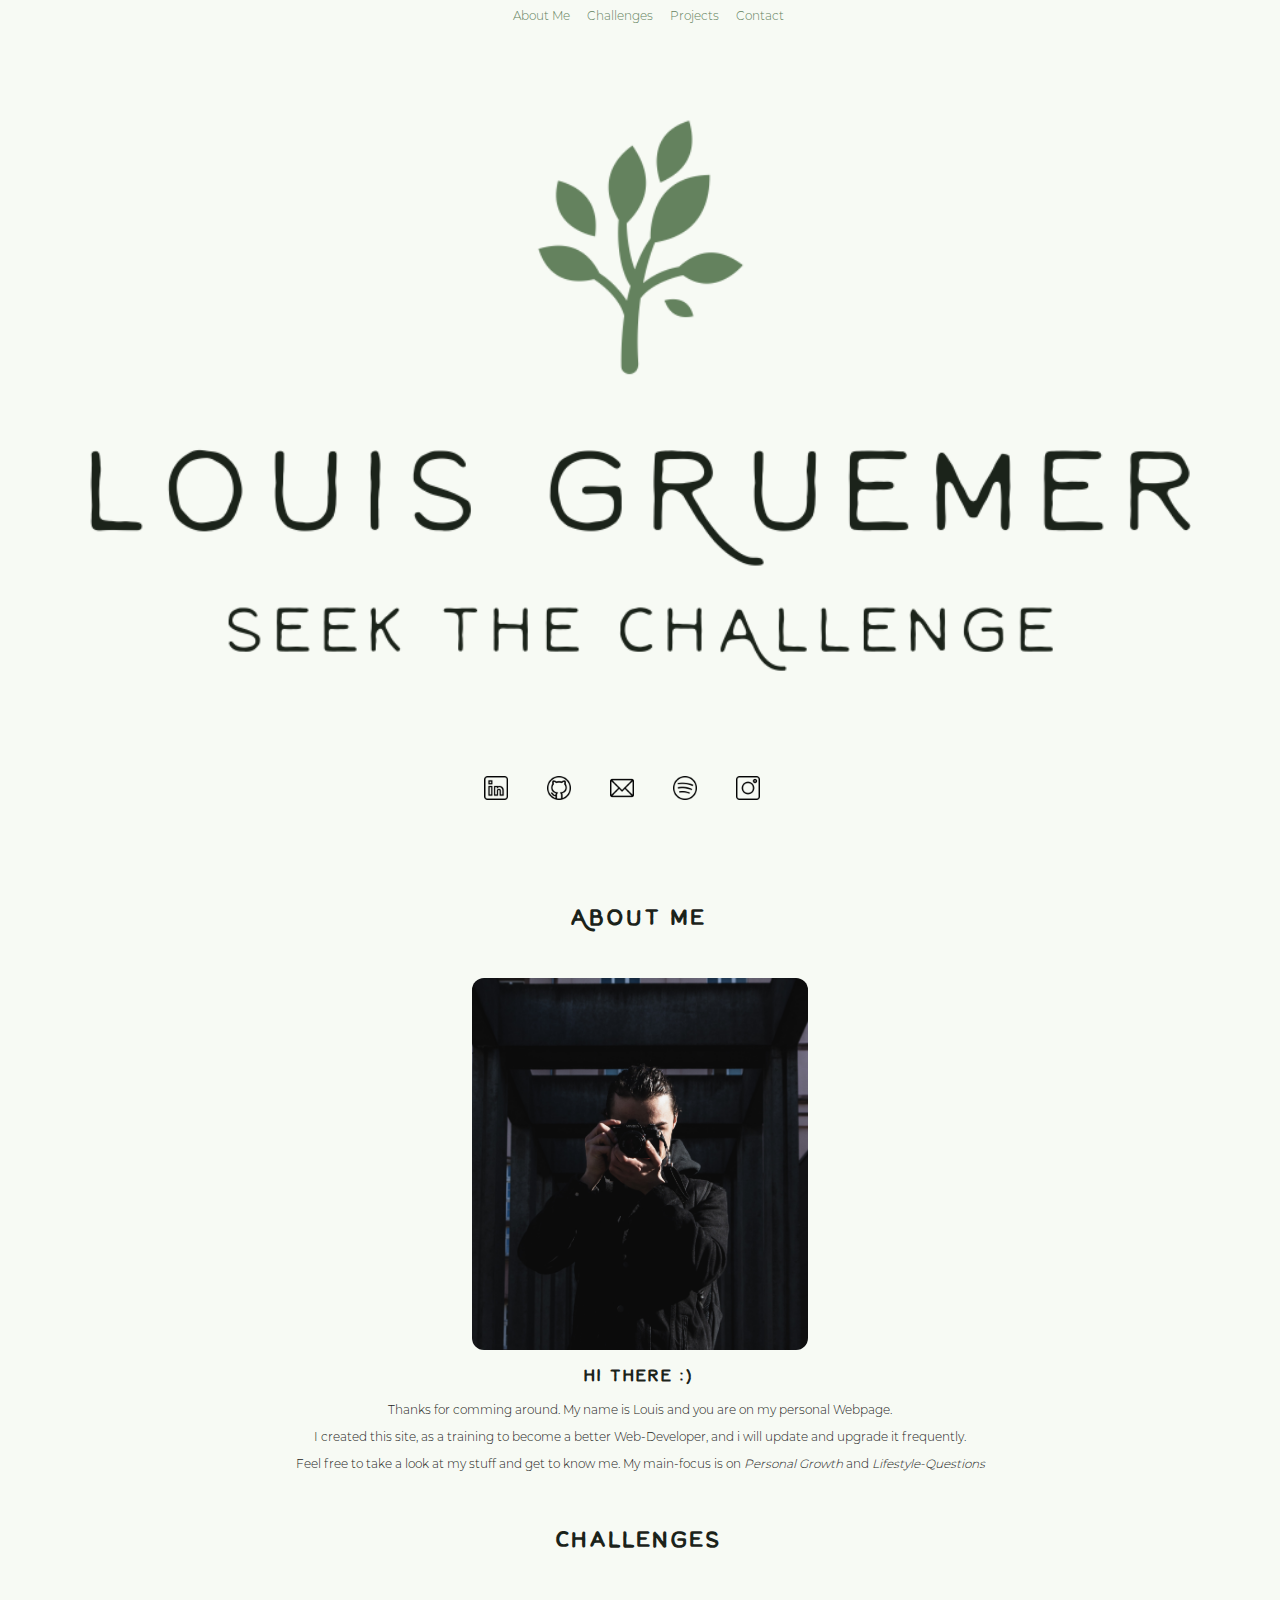
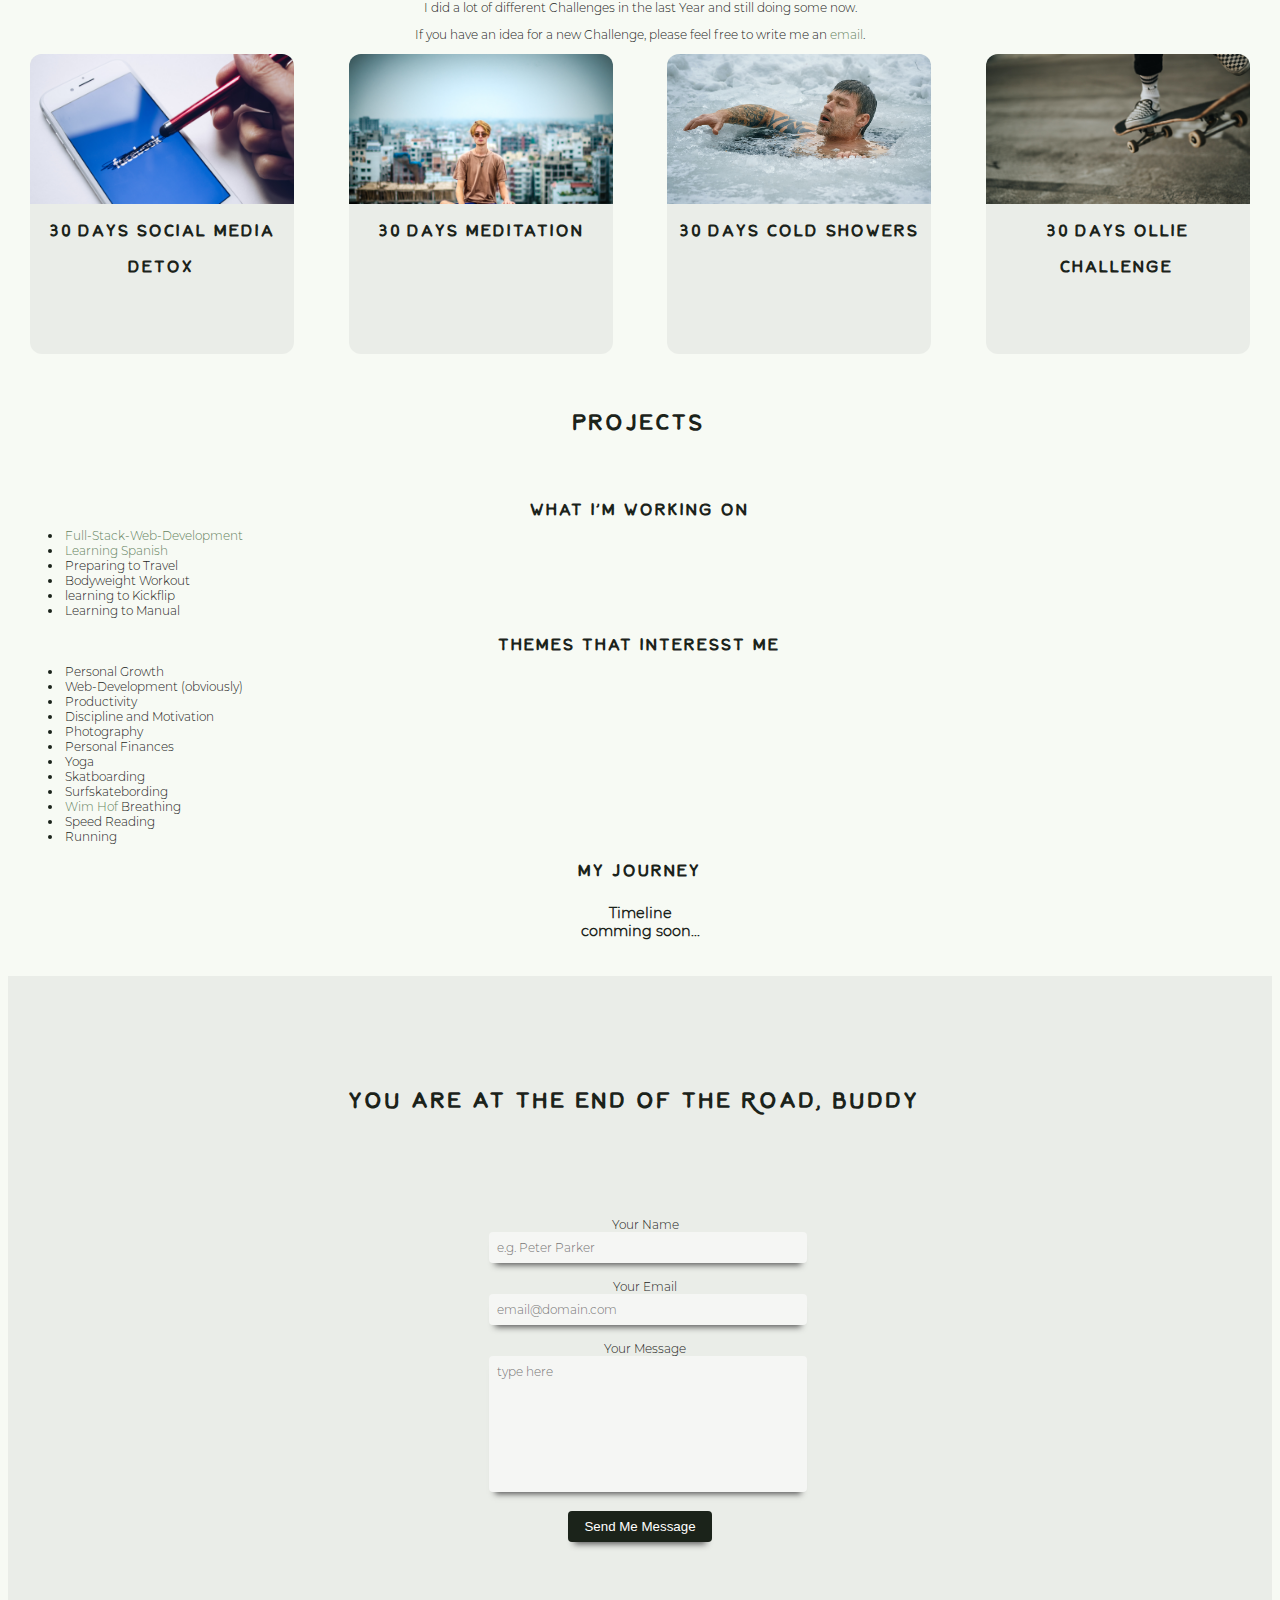
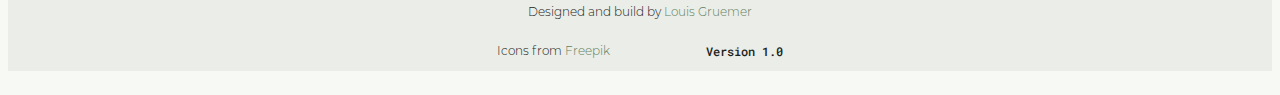
==== index.html @ efdef47f "Working Website on iPhone 6/7/8" ====
<!DOCTYPE html>
<html lang="en" id="html">
    <head>
        <title>Louis Gruemer</title>
        <link rel="stylesheet" href="./styles/style.css">
        <meta charset="UTF-8">
        <meta name="author" content="Louis Grümer">
        <meta name="viewport" content="width=device-width, initial-scale=1.0">
        <link rel="stylesheet" media="screen" href="https://fontlibrary.org//face/trueno" type="text/css"/>
        <link rel="shortcut icon" href="/images/icon.svg" type="image/x-icon">
        <link rel="stylesheet" href="./styles/form-style.scss">
        <link rel="icon" href="./images/icon.svg">
    </head>
    <body id="body">
        <div class="grid">
            <!--Plants Decoration-->
            <div class="plants-decoration dec1" style="height: 10px;">
                <img style="position: absolute; left:3rem; z-index: 93;"  src="./images/hanging-plants/PUL_42_plants01_1_cropped.9fbabc426824.png" alt="decorative plant illustration left 1" class="img-fluid">
                <img style="position: absolute; left:1.3rem; z-index: 91; max-height: 25rem;" src="./images/hanging-plants/PUL_42_plants01_3_cropped.685cd9a79821.png"alt="decorative plant illustration left 2" class="img-fluid">
                <img style="position: absolute; left:0.5rem; z-index: 94; max-height: 20rem;"  src="./images/hanging-plants/PUL_42_plants02_5_cropped.9f788901ec64.png"alt="decorative plant illustration left 3" class="img-fluid">
                </div>
                <div class="plants-decoration dec2" style="height: 10px;">
                <img style="position: absolute; right:3rem; z-index: 93;" src="./images/hanging-plants/PUL_42_plants01_1_cropped.9fbabc426824.png"alt="decorative plant illustration right 1" class="img-fluid">
                <img style="position: absolute; right:1rem; z-index: 92; max-height: 25rem;" src="./images/hanging-plants/PUL_42_plants01_3_cropped.685cd9a79821.png"alt="decorative plant illustration right 2" class="img-fluid">
                <img style="position: absolute; right:2rem; z-index: 91; max-height: 20rem;" src="./images/hanging-plants/PUL_42_plants02_5_cropped.9f788901ec64.png"alt="decorative plant illustration right 3" class="img-fluid">
            </div>

            <header> 
                <nav>
                    <a href="#about">About Me</a>
                    <a href="#challenges">Challenges</a>
                    <a href="#projects">Projects</a>
                    <a href="#contact">Contact</a>
                </nav>

                <div class="heading">
                    <img class="cover" src="./images/logo/default.png" alt="Louis Gruemer Seek Challenges">

                    <!--Social Media-->
                    <div class="social-media">
                        <a href="https://github.com/Louis-Gr" target="_blank" rel="noopener noreferrer">
                            <img src="./images/icons/linkedin.png" alt="Github link">
                        </a>
                        <a href="https://www.linkedin.com/in/louis-gr%C3%BCmer-21445a184/" target="_blank" rel="noopener noreferrer">
                            <img src="./images/icons/github.png" alt="LinkedIn link" class="round">
                        </a>
                        <a href="mailto:louisgruemer1@gmail.com" target="_blank" rel="noopener noreferrer">
                            <img src="./images/icons/email.png" alt="email me link">
                        </a>
                        <a href="https://open.spotify.com/user/huy08qjydwd0x3g2cjv6eyeea?si=68bcf15029654492" target="_blank" rel="noopener noreferrer">
                            <img src="./images/icons/spotify.png" alt="Spotify link" class="round">
                        </a>
                        <a href="https://www.instagram.com/louis.veg/" target="_blank" rel="noopener noreferrer">
                            <img src="./images/icons/instagram.png" alt="Instagram link">
                        </a>
                    </div>  
                </div>   
            </header>

            <main>
                <!--About me-->
                <div class="about" id="about">
                    <h2>About Me</h2>
                    <div class="profile-picture"></div>
                    <h3>Hi there :)</h3>
                    <p>Thanks for comming around. My name is Louis and you are on my personal Webpage.</p>
                    <p>I created this site, as a training to become a better Web-Developer, and i will update and
                        upgrade it frequently.
                    </p>
                    <p>Feel free to take a look at my stuff and get to know me.
                        My main-focus is on <em>Personal Growth</em> and <em>Lifestyle-Questions</em>
                    </p>
                </div>
                <!--Challenges-->
                <div class="challenges" id="challenges">
                    <h2>Challenges</h2>
                    <p>I did a lot of different Challenges in the last Year and still doing some now.</p>
                    <p>If you have an idea for a new Challenge, please feel free to write me an  
                        <a href="mailto:louisgruemer1@gmail.com">email</a>.
                    </p>

                    <!--Challenges Flex-->
                    <div class="challenges-flex" id="challenges-flex">
                        <div class="flex-container" id="social-media-detox-challenge" onclick="changeStyle(this)" onmouseover="hoverMouse(this)" onmouseout="mouseLeave(this)">
                            <div class="flex-container-picture fcp-1"></div>
                            <div class="flex-container-text">
                                <h3>30 Days Social Media Detox</h3>
                                <div id="description-social-media-detox" class="challenge-discription">
                                    <h4>Top 3 Learnings</h4>
                                    <ol>
                                    <li>you get 100% more done</li>
                                    <li>your Stresslevel decreased immensely</li>
                                    <li>you get an eye for the addicitve behaviour around you</li>
                                    </ol>
                                    <p>For more Information click <a href="#about">here</a>.
                                    </p>
                                </div>
                            </div>
                        </div>
                        <div class="flex-container" id="meditation-challenge" onclick="changeStyle(this)" onmouseover="hoverMouse(this)" onmouseout="mouseLeave(this)">
                            <div class="flex-container-picture fcp-2"></div>
                            <div class="flex-container-text">
                                <h3>30 Days Meditation</h3>
                                <div id="description-meditation" class="challenge-discription">
                                    <h4>Top 3 Learnings</h4>
                                    <ol>
                                    <li>you get 100% more done</li>
                                    <li>your Stresslevel decreases immensely</li>
                                    <li>you get an eye for the addicitve behaviour around you</li>
                                    </ol>
                                    <p>For more Information click <a href="#about">here</a>.
                                    </p>
                                </div>
                            </div>
                        </div>
                        <div class="flex-container" id="cold-shower-challenge" onclick="changeStyle(this)" onmouseover="hoverMouse(this)" onmouseout="mouseLeave(this)">
                            <div class="flex-container-picture fcp-3"></div>
                            <div class="flex-container-text">
                                <h3>30 Days Cold Showers</h3>
                                <div id="description-cold-showers" class="challenge-discription">
                                    <h4>Top 3 Learnings</h4>
                                    <ol>
                                    <li>It isn't fun</li>
                                    <li>You feel great afterwards, because you did it anyway</li>
                                    <li>you get accustomed to it</li>
                                    </ol>
                                    <p>For more Information click <a href="#about">here</a>.
                                    </p>
                                </div>
                            </div>
                        </div>
                        <div class="flex-container" id="ollie-challenge" onclick="changeStyle(this)" onmouseover="hoverMouse(this)" onmouseout="mouseLeave(this)">
                            <div class="flex-container-picture fcp-4"></div>
                            <div class="flex-container-text">
                                <h3>30 Days Ollie Challenge</h3>
                                <div id="description-ollie" class="challenge-discription">
                                    <h4>Top 3 Learnings</h4>
                                    <ol>
                                    <li>When you finaly make it you are rewarded by an awsome feeling of accomplishment</li>
                                    <li>Consitency is Key</li>
                                    <li>you get to know, what it means to start from scratch</li>
                                    </ol>
                                    <p>For more Information click <a href="#about">here</a>.
                                    </p>
                                </div>
                            </div>
                        </div>
                    </div>   
                </div>
                
                <!--Projects, Themes and Personal Journey-->
                <div class="projects" id="projects">
                    <h2>Projects</h2>

                    <div class="projects-flex">

                        <div class="work">
                            <h3>What I'm working on</h3>
                                <ul>
                                    <li><a href="https://www.codecademy.com/learn/paths/full-stack-engineer-career-path" target="_blank">Full-Stack-Web-Development</a></li>
                                    <li><a href="https://de.babbel.com/spanisch" target="_blank" rel="noopener noreferrer">Learning Spanish</a></li>
                                    <li>Preparing to Travel</li>                        
                                    <li>Bodyweight Workout</li>
                                    <li>learning to Kickflip</li>
                                    <li>Learning to Manual</li>
                                </ul>
                        </div>

                        <div class="themes">
                            <h3>Themes that interesst me</h3>
                                <ul>
                                    <li>Personal Growth</li>
                                    <li>Web-Development (obviously)</li>
                                    <li>Productivity</li>
                                    <li>Discipline and Motivation</li>
                                    <li>Photography</li>
                                    <li>Personal Finances</li>
                                    <li>Yoga</li>
                                    <li>Skatboarding</li>
                                    <li>Surfskatebording</li>
                                    <li><a href="https://www.wimhofmethod.com/" target="_blank">Wim Hof</a> Breathing</li>
                                    <li>Speed Reading</li>
                                    <li>Running</li>
                                </ul>
                        </div>

                        <div class="journey">
                            <h3>My Journey</h3>
                                <h4>Timeline<br>comming soon...</h4>
                        </div>
                    </div>
                </div>
            </div>
            </main>

            <footer>
                    <!--End of the Page-->
                    <iframe src="./images/Eminem.gif" frameBorder="0"class="gif"></iframe>
                    <h2 class="end-buddy">You are at the end of the Road, Buddy!</h2>

                    <!--Contact-form-->
                    <div class="form-container">
                        <form>
                            <div class="field" tabindex="1">
                                <label for="username">
                                    <i class="far fa-user"></i>Your Name
                                </label>
                                <input name="username" type="text" placeholder="e.g. Peter Parker" required>
                            </div>
                            <div class="field" tabindex="2">
                                <label for="email">
                                    <i class="far fa-envelope"></i>Your Email
                                </label>
                                <input name="email" type="text" placeholder="email@domain.com" required>
                            </div>
                            <div class="field" tabindex="3">
                                <label for="message">
                                    <i class="far fa-edit"></i>Your Message
                                </label>
                                <textarea name="message" placeholder="type here" required></textarea>
                            </div>
                            <button type="reset">Send Me Message</button>
                        </form>

                <!--Copyright and Stuff-->    
                </div>
                <div class="sources">
                <p id="designed-by">Designed and build by <a href="#about" >Louis Gruemer</a></p>
                <p>Icons from <a href="https://www.freepik.com" target="_blank" title="Freepik">Freepik</a></p>
                <p id="version">Version 1.0</p>
                </div>
            </footer>
        </div>

        <!--JavaScript-->
        <script src="./scripts/script.js"></script>
    </body>
</html>
---- styles/style.css ----
/* Form */

:root{
  --col-font: #1B231A;
  --col-logo: #50684B;
  --col-green-2: #64825E;
  --col-green-3: #9AB295;
  --col-green-4: #C7D4C4;
  --col-green-5: #EAEDE8;
  --col-backbround: #F7FAF4;
  --col-red-1: #B04C35;
  --col-red-2: #CB6852;
  --col-red-3: #DFA99B;
  --col-red-4: #F5F2F0;
  --col-red-5: #F2EAE3;}
  
@font-face {
  font-family: Reislust;
  src: url(./fonts/Reislust-97D7.ttf);
  }
@font-face {
  font-family: Montserat;
  src: url(./fonts/Montserrat/Montserrat-Light.ttf);
}
@font-face{
  font-family: Roboto;
  src: url(./fonts/Roboto_Mono/static/RobotoMono-Medium.ttf)
}
html{
  font-size: 16px;
  background-color: var(--col-backbround);
  color: var(--col-font);
  font-family: Montserat;
  text-align: center;
}

a{
  text-decoration: none;
  color: var(--col-green-2);
}
h1{
  font-family: Reislust;
  font-size: 5rem;
  z-index: 92;
}
h2{
  font-family: Reislust;
  font-size: 4rem;
}
h3{
  font-family: Reislust;
  font-size: 3rem;
  margin: 0.4rem auto;
}
h4{
  font-size: 1.2rem;
  margin-bottom: 0.2rem;
}

/* Grid */
.grid{
  display: grid;
  grid-template-areas: "dec1 header header dec2"
                      "empty1 main main empty2"
                      "footer footer footer footer";
  gap: 10px 10px;
  grid-template-columns: 6rem 1fr 1fr 6rem;
}

/* Plants Decoration */
.plants-decoration{
  position: -webkit-sticky;
  position: sticky;
  top: -10rem;
}

.dec1{
  grid-area: dec1;
}

.dec2{
  grid-area: dec2;
}

.img-fluid {
  max-width: 100%;
  height: auto;
}
/* Header */
header{
  grid-area: header;
}
/* Navigation */
nav{
  grid-area: nav;
  display: flex;
  justify-content: center;

}

nav a{
  margin-left: 4rem;
}

/* Heading */
.cover{
  width: 100%;
  position: relative;
  z-index: 93;
  margin: 2rem 0;
}

.social-media a img{
  height: auto;
  width: 3rem;
  margin-right: 3rem;
  margin-top: 0.5em;
  margin-bottom: 3rem;
}
.social-media a img:hover{
  background-color: var(--col-green-4);
  border-radius: 6px;
}
.social-media a img.round:hover{
  border-radius: 100%;
}

/* Main Part */
main{
  grid-area: main;
}

/* About Me */
.profile-picture{
  width: 28rem;
  height: 31rem;
  border-radius: 1rem;
  background-image: url("../images/Ich.jpg");
  background-repeat: none;
  background-position: center;
  background-size: cover;
  margin: 0 auto;

}

/* Challenges */
.challenges-flex{
display: flex;
flex-wrap: wrap;
align-content: space-around;
justify-content: space-around;
gap: 20px 10px;
}

.flex-container{
height: 25rem;
width: 22rem;
border-radius: 1rem;
background-color: var(--col-green-5);
}

.flex-container-picture{
height: 50%;
background-image: url("../images/Challenges/drunk.jpg");
background-size: cover;
border-top-left-radius: 1rem;
border-top-right-radius: 1rem;

}
.challenge-discription{
  visibility: hidden;
}
.fcp-1{
  background-image: url("../images/Challenges/no-facebook.jpg");
}
.fcp-2{
  background-image: url("../images/Challenges/meditation.jpg");
}
.fcp-3{
  background-image: url("../images/Challenges/icebath.jpg");
}
.fcp-4{
  background-image: url("../images/Challenges/skate.jpg");
}
/* Projects */
.projects-flex{
  display: flex;
  flex-wrap: wrap;
}

.work{
  width: 33%;
}

.themes{
  width: 33%;
}
.journey{
  width:33%;
}

li{
  list-style-position: inside;
  
}
ul{
  width: 100%;
  text-align: left;
  margin: 0 auto;
}

/* Footer */
footer{
  grid-area: footer;
  display: flex;
  margin: 2rem 0;
  justify-content: space-around;
  align-content: center;
  width: 100%;
  flex-wrap: wrap;
  background-color: var(--col-green-5);
}

.end-buddy{
    max-width: 25%;
    align-self: center;
    margin: 8rem 0;
}
.gif{
    margin: 2rem 0 0;
    height: 353px;
    width: 480px;
    border-radius: 1rem;
}

/*sources*/
.sources{
    width: 100%;
    display:flex;
    justify-content: center;
    gap: 5rem;
}
#version{
font-family: Roboto;
position: absolute;
right: 5rem;
}

/* Contact Form */
.form-container {
  padding: 0 16px;
  display: flex;
  flex-flow: row nowrap;
  align-items: center;
  justify-content: center;
}

form {
  width: 450px;
  height:100%;
  display: flex;
  flex-flow: column wrap;
  align-items: center;
  justify-content: center;
}
form div, form label, form input, form textarea {
  width: 100%;
}

.field:nth-of-type(2) {
  margin: 16px 0;
}

label, input, textarea {
  padding: 8px;
}

[placeholder]{
font-family: Montserat;
font-size: 1rem;
}

label i {
  margin: 0 10px 0 0;
}

.field:focus-within label {
  color: #000;
  letter-spacing: 2px;
  transition: 0.5s ease;
}

input, textarea {
  background: rgba(255, 255, 255, 0.5);
  border: none;
  border-radius: 4px;
  box-shadow: 0 8px 6px -6px #555;
}
input:focus, textarea:focus {
  background: white;
  box-shadow: none;
}

textarea {
  resize: none;
  height: 10rem;
}
textarea::-webkit-scrollbar {
  width: 0;
}

button {
  background: var(--col-font);
  margin: 16px 0 50px 0;
  padding: 8px 16px;
  color: #fff;
  border: none;
  border-radius: 4px;
  cursor: pointer;
  box-shadow: 0 8px 6px -6px #555;
  transition: 0.5s ease;
}
button:hover {
  letter-spacing: 2px;
  box-shadow: none;
  transition: 0.5s ease;
}
/* Smartphone Portrait */
@media screen and (min-width: 100px) {
  html{
    font-size: 12px;
  }
  .grid{
    grid-template-areas: "header header"
                        "main main"
                        "footer footer";
    grid-template-columns:  1fr 1fr;
  }
  nav a{
    margin-left: 1.4rem;
  }
  .plants-decoration{
   display: none;
  }
  .social-media a img{
    height: auto;
    width: 2rem;
    margin-right: 3rem;
    margin-top: 0.5em;
    margin-bottom: 3rem;
  }
  .projects-flex{
    display: flex;
    flex-wrap: wrap;
    justify-content: space-around;
    align-content: space-around;
  }
  .work{
    width: 100%;
  }
  
  .themes{
    width: 100%;
  }
  .journey{
    width: 100%;
  }
  
  .gif{
    display: none;
  }
  .end-buddy{
    min-width: 100%;
  }
  form {
    width: 100%;
  }
  .sources{
    width: 100%;
    display:flex;
    flex-wrap: wrap;
    justify-content: center;
    column-gap: 8rem;
    row-gap: 0;
}
#designed-by{
  width: 100%;
}
#version{
font-family: Roboto;
position:static;
}
}
/* Smartphone Landscape */
@media screen and (min-width: 480px) {
}
/* Tablet Portrait */
@media screen and (min-width: 768px) {
}
/* Tablet Landscape */
@media screen and (min-width: 992px) {
/* Desktop */
@media screen and (min-width: 1299.5px) {
  .end-buddy{
    display: inline-block;
  }
}
}
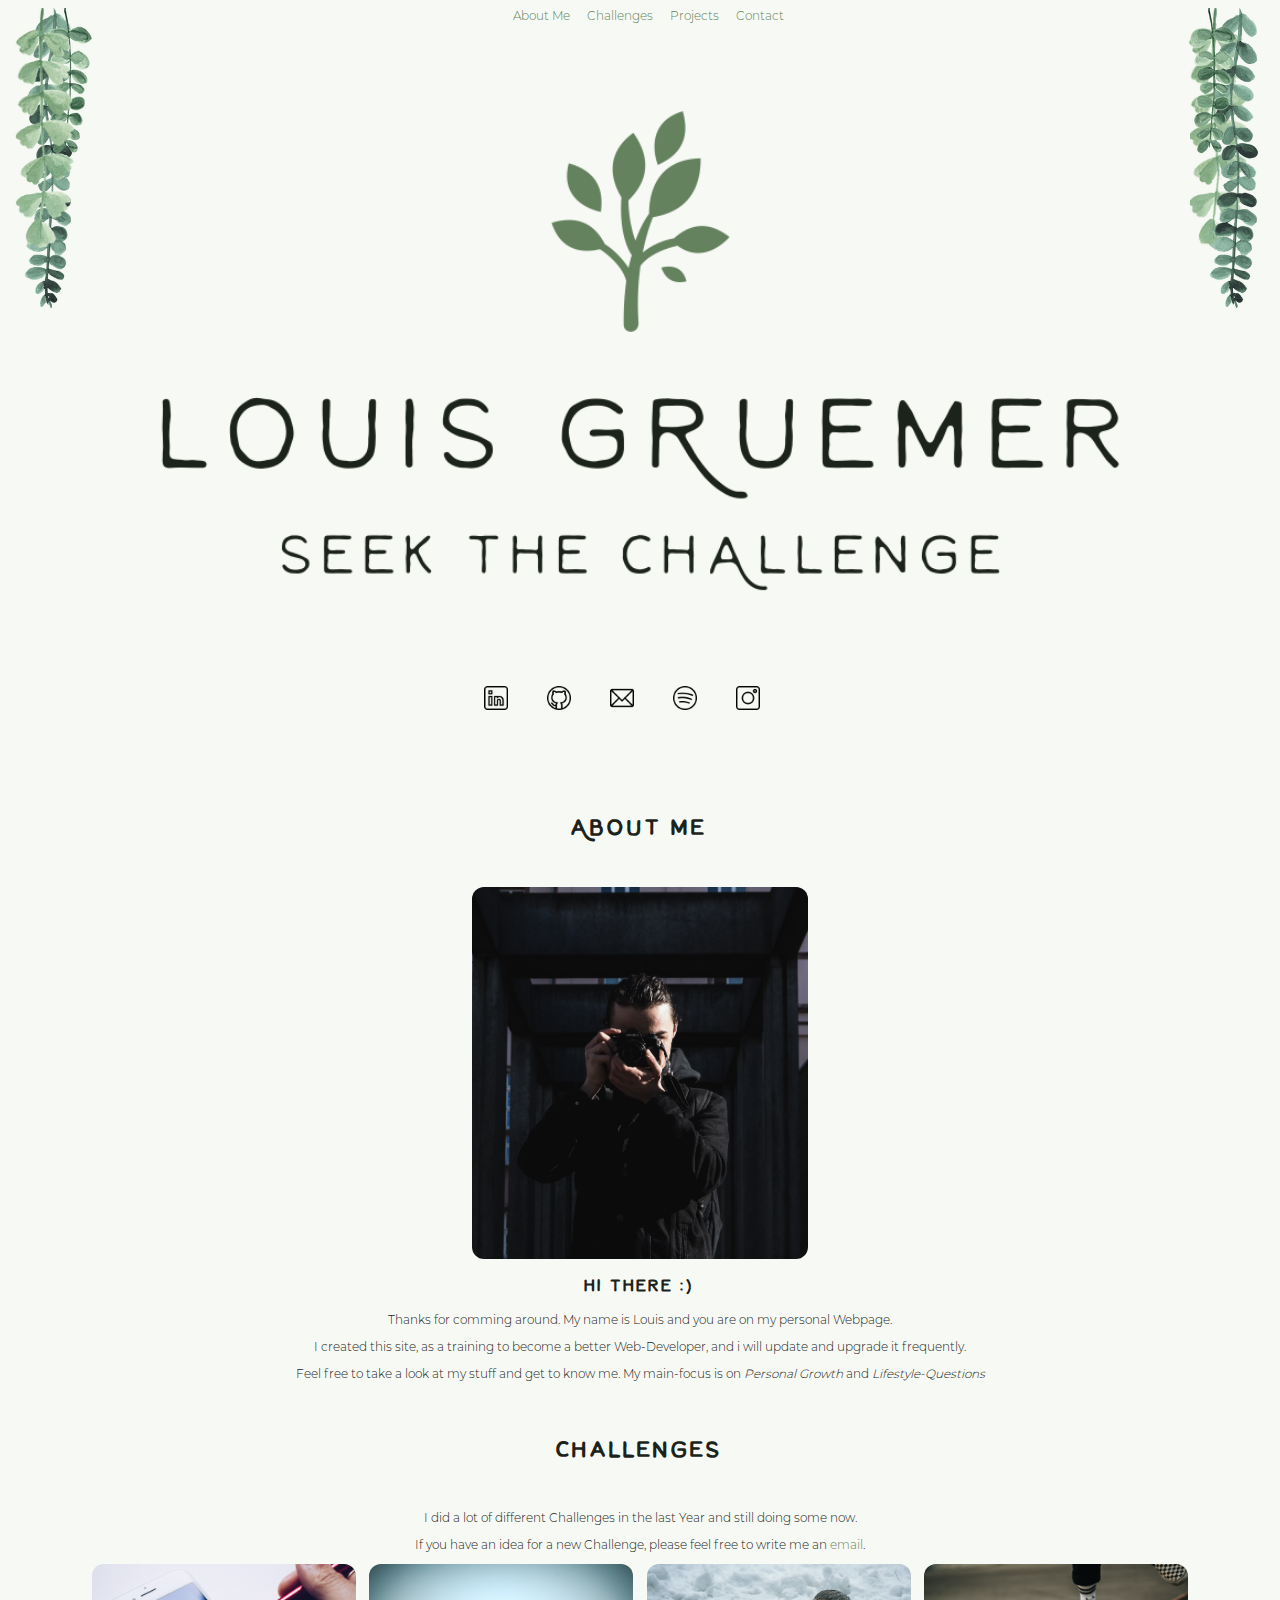
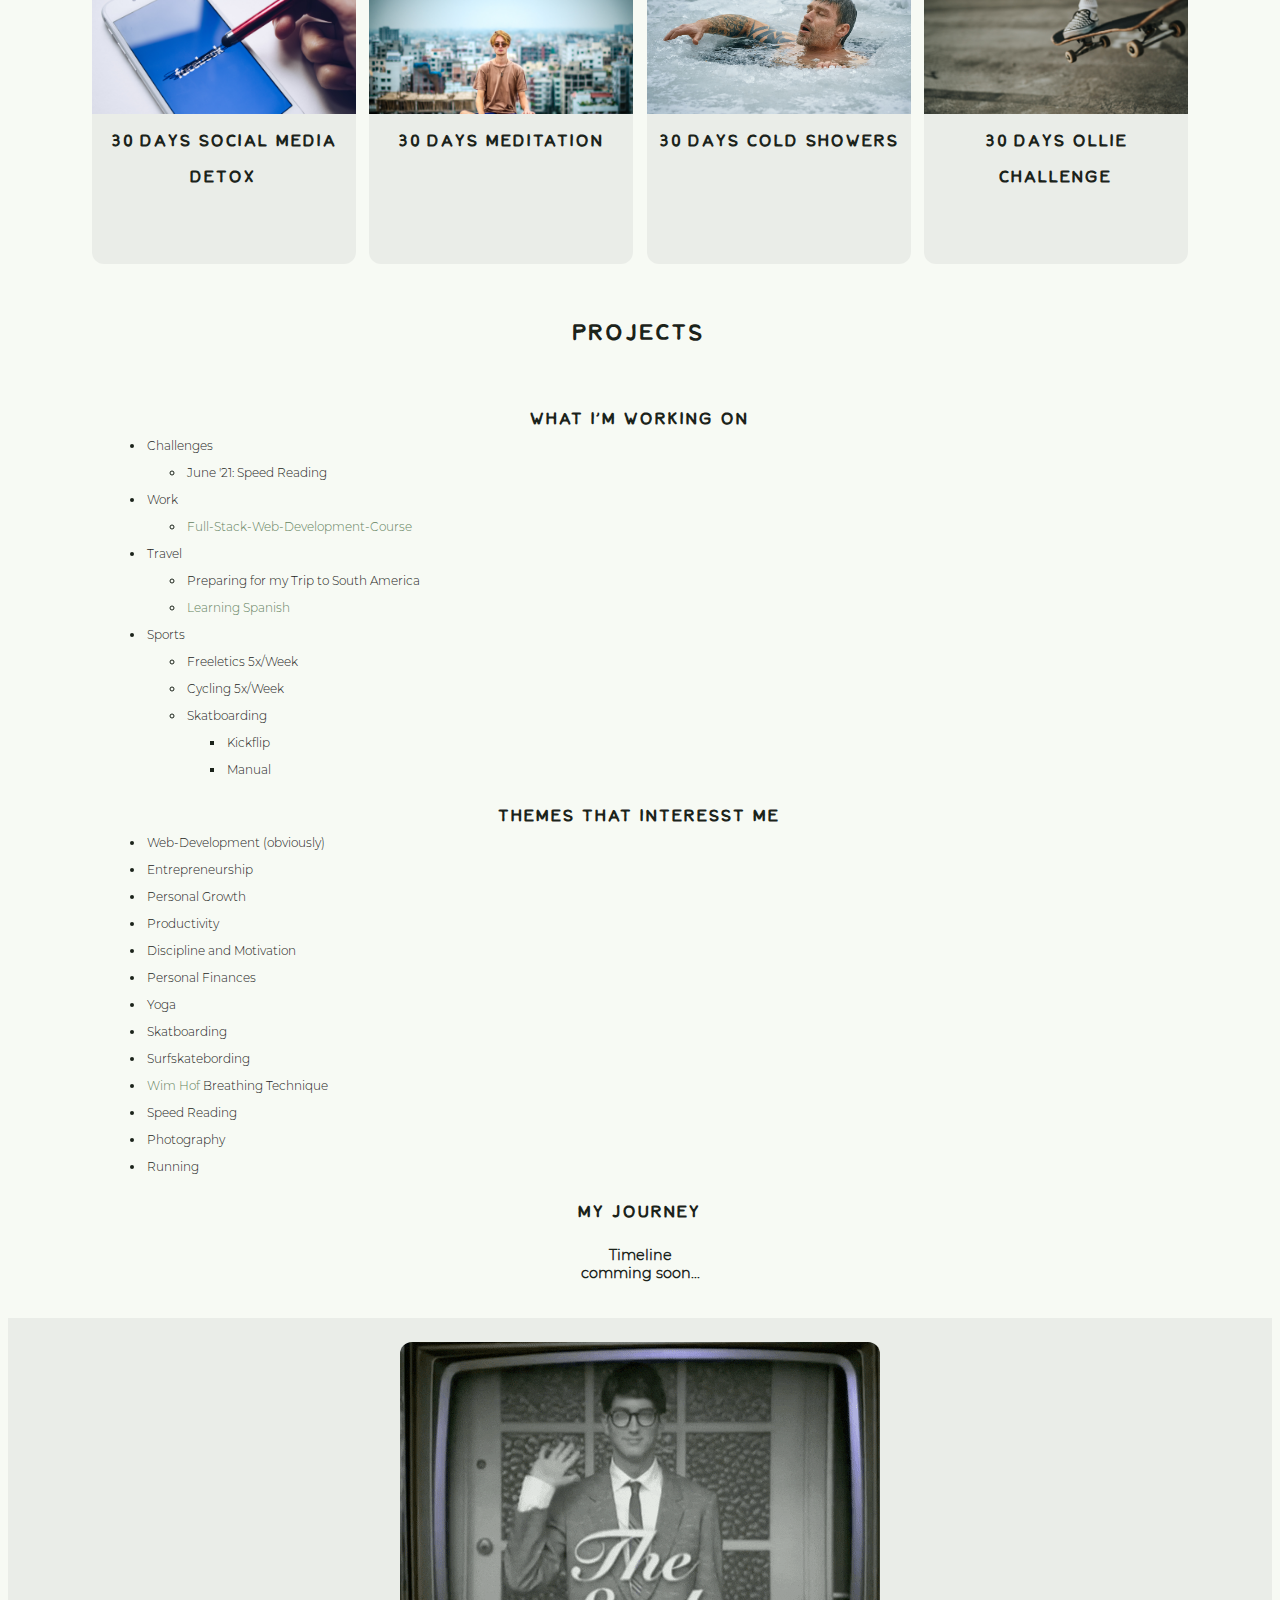
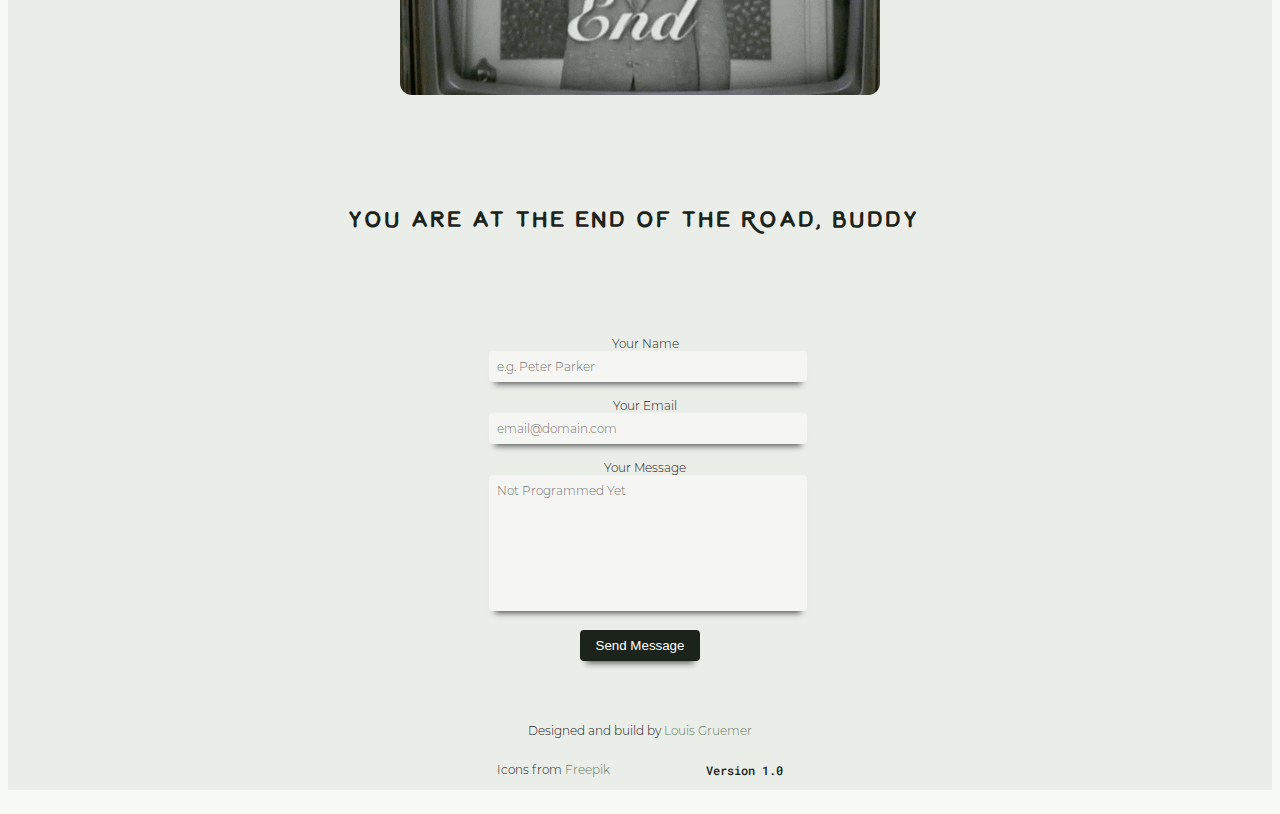
==== commit 75c16d93: "Content Changes" ====
--- a/index.html
+++ b/index.html
@@ -88,11 +88,11 @@
                                 <div id="description-social-media-detox" class="challenge-discription">
                                     <h4>Top 3 Learnings</h4>
                                     <ol>
-                                    <li>you get 100% more done</li>
-                                    <li>your Stresslevel decreased immensely</li>
-                                    <li>you get an eye for the addicitve behaviour around you</li>
-                                    </ol>
-                                    <p>For more Information click <a href="#about">here</a>.
+                                        <li>You get an eye for the addicitve behaviour around you</li>
+                                        <li>You get 100% more done</li>
+                                        <li>Your Stresslevel decreases immensely</li>
+                                    </ol>
+                                    <p>For more Information click <a href="#about" onclick="notProgrammed()">here</a>.
                                     </p>
                                 </div>
                             </div>
@@ -104,11 +104,11 @@
                                 <div id="description-meditation" class="challenge-discription">
                                     <h4>Top 3 Learnings</h4>
                                     <ol>
-                                    <li>you get 100% more done</li>
-                                    <li>your Stresslevel decreases immensely</li>
-                                    <li>you get an eye for the addicitve behaviour around you</li>
-                                    </ol>
-                                    <p>For more Information click <a href="#about">here</a>.
+                                        <li>It doesen't always works to calm the mind and that is okay</li>
+                                        <li>After a while people will notice, that you changed</li>
+                                        <li>Some things now facinate you, that ones botherd you </li>
+                                    </ol>
+                                    <p>For more Information click <a href="#about" onclick="notProgrammed()">here</a>.
                                     </p>
                                 </div>
                             </div>
@@ -120,11 +120,11 @@
                                 <div id="description-cold-showers" class="challenge-discription">
                                     <h4>Top 3 Learnings</h4>
                                     <ol>
-                                    <li>It isn't fun</li>
-                                    <li>You feel great afterwards, because you did it anyway</li>
-                                    <li>you get accustomed to it</li>
-                                    </ol>
-                                    <p>For more Information click <a href="#about">here</a>.
+                                        <li>It doesn't get easier open up the tap, you just get harder and do it anyway</li>
+                                        <li>Afterwards you feel fresh, strong and sometimes euphoric</li>
+                                        <li>You get the mentalitiy of "I'll just do it anyway"</li>
+                                    </ol>
+                                    <p>For more Information click <a href="#about" onclick="notProgrammed()">here</a>.
                                     </p>
                                 </div>
                             </div>
@@ -136,11 +136,11 @@
                                 <div id="description-ollie" class="challenge-discription">
                                     <h4>Top 3 Learnings</h4>
                                     <ol>
-                                    <li>When you finaly make it you are rewarded by an awsome feeling of accomplishment</li>
-                                    <li>Consitency is Key</li>
-                                    <li>you get to know, what it means to start from scratch</li>
-                                    </ol>
-                                    <p>For more Information click <a href="#about">here</a>.
+                                        <li>When you finaly make it you are rewarded by an awsome feeling of accomplishment</li>
+                                        <li>Consitency is Key</li>
+                                        <li>Never give up</li>
+                                    </ol>
+                                    <p>For more Information click <a href="#about" onclick="notProgrammed()">here</a>.
                                     </p>
                                 </div>
                             </div>
@@ -156,30 +156,48 @@
 
                         <div class="work">
                             <h3>What I'm working on</h3>
-                                <ul>
-                                    <li><a href="https://www.codecademy.com/learn/paths/full-stack-engineer-career-path" target="_blank">Full-Stack-Web-Development</a></li>
+                            <ul>
+                                <li>Challenges</li>
+                                <ul>
+                                    <li>June '21: Speed Reading</li>
+                                </ul>
+                                <li>Work</li>
+                                <ul>
+                                    <li><a href="https://www.codecademy.com/learn/paths/full-stack-engineer-career-path" target="_blank">Full-Stack-Web-Development-Course</a></li>
+                                </ul>
+                                <li>Travel</li>
+                                <ul>
+                                    <li>Preparing for my Trip to South America</li>                        
                                     <li><a href="https://de.babbel.com/spanisch" target="_blank" rel="noopener noreferrer">Learning Spanish</a></li>
-                                    <li>Preparing to Travel</li>                        
-                                    <li>Bodyweight Workout</li>
-                                    <li>learning to Kickflip</li>
-                                    <li>Learning to Manual</li>
-                                </ul>
+                                </ul>
+                                <li>Sports</li>
+                                <ul>
+                                    <li>Freeletics 5x/Week</li>
+                                    <li>Cycling 5x/Week</li>
+                                    <li>Skatboarding</li>
+                                    <ul>
+                                        <li>Kickflip</li>
+                                        <li>Manual</li>
+                                    </ul>
+                                </ul>
+                            </ul>
                         </div>
 
                         <div class="themes">
                             <h3>Themes that interesst me</h3>
                                 <ul>
+                                    <li>Web-Development (obviously)</li>
+                                    <li>Entrepreneurship</li>
                                     <li>Personal Growth</li>
-                                    <li>Web-Development (obviously)</li>
                                     <li>Productivity</li>
                                     <li>Discipline and Motivation</li>
-                                    <li>Photography</li>
                                     <li>Personal Finances</li>
                                     <li>Yoga</li>
                                     <li>Skatboarding</li>
                                     <li>Surfskatebording</li>
-                                    <li><a href="https://www.wimhofmethod.com/" target="_blank">Wim Hof</a> Breathing</li>
+                                    <li><a href="https://www.wimhofmethod.com/" target="_blank">Wim Hof</a> Breathing Technique</li>
                                     <li>Speed Reading</li>
+                                    <li>Photography</li>
                                     <li>Running</li>
                                 </ul>
                         </div>
@@ -217,9 +235,9 @@
                                 <label for="message">
                                     <i class="far fa-edit"></i>Your Message
                                 </label>
-                                <textarea name="message" placeholder="type here" required></textarea>
-                            </div>
-                            <button type="reset">Send Me Message</button>
+                                <textarea name="message" placeholder="Not Programmed Yet" required></textarea>
+                            </div>
+                            <button type="reset" onclick="notProgrammed()">Send Message</button>
                         </form>
 
                 <!--Copyright and Stuff-->    
--- a/styles/style.css
+++ b/styles/style.css
@@ -201,12 +201,14 @@
 
 li{
   list-style-position: inside;
+  margin-bottom: 1rem;
   
 }
 ul{
   width: 100%;
   text-align: left;
   margin: 0 auto;
+  
 }
 
 /* Footer */
@@ -326,7 +328,7 @@
   transition: 0.5s ease;
 }
 /* Smartphone Portrait */
-@media screen and (min-width: 100px) {
+@media screen and (min-width: 100px) and (max-width: 1299.98px) {
   html{
     font-size: 12px;
   }
@@ -393,7 +395,27 @@
 }
 /* Smartphone Landscape */
 @media screen and (min-width: 480px) {
-}
+  .grid{
+    grid-template-areas:  "dec1 header header dec2"
+                          "empty1 main main empty2"
+                          "footer footer footer footer";
+    grid-template-columns: 6rem 1fr 1fr 6rem;
+                        }
+  .plants-decoration{
+    display: initial;
+  }
+  .gif{
+    display: initial;
+  }
+  ul{
+    margin-right: 20%;
+  }
+}
+
+
+
+
+
 /* Tablet Portrait */
 @media screen and (min-width: 768px) {
 }
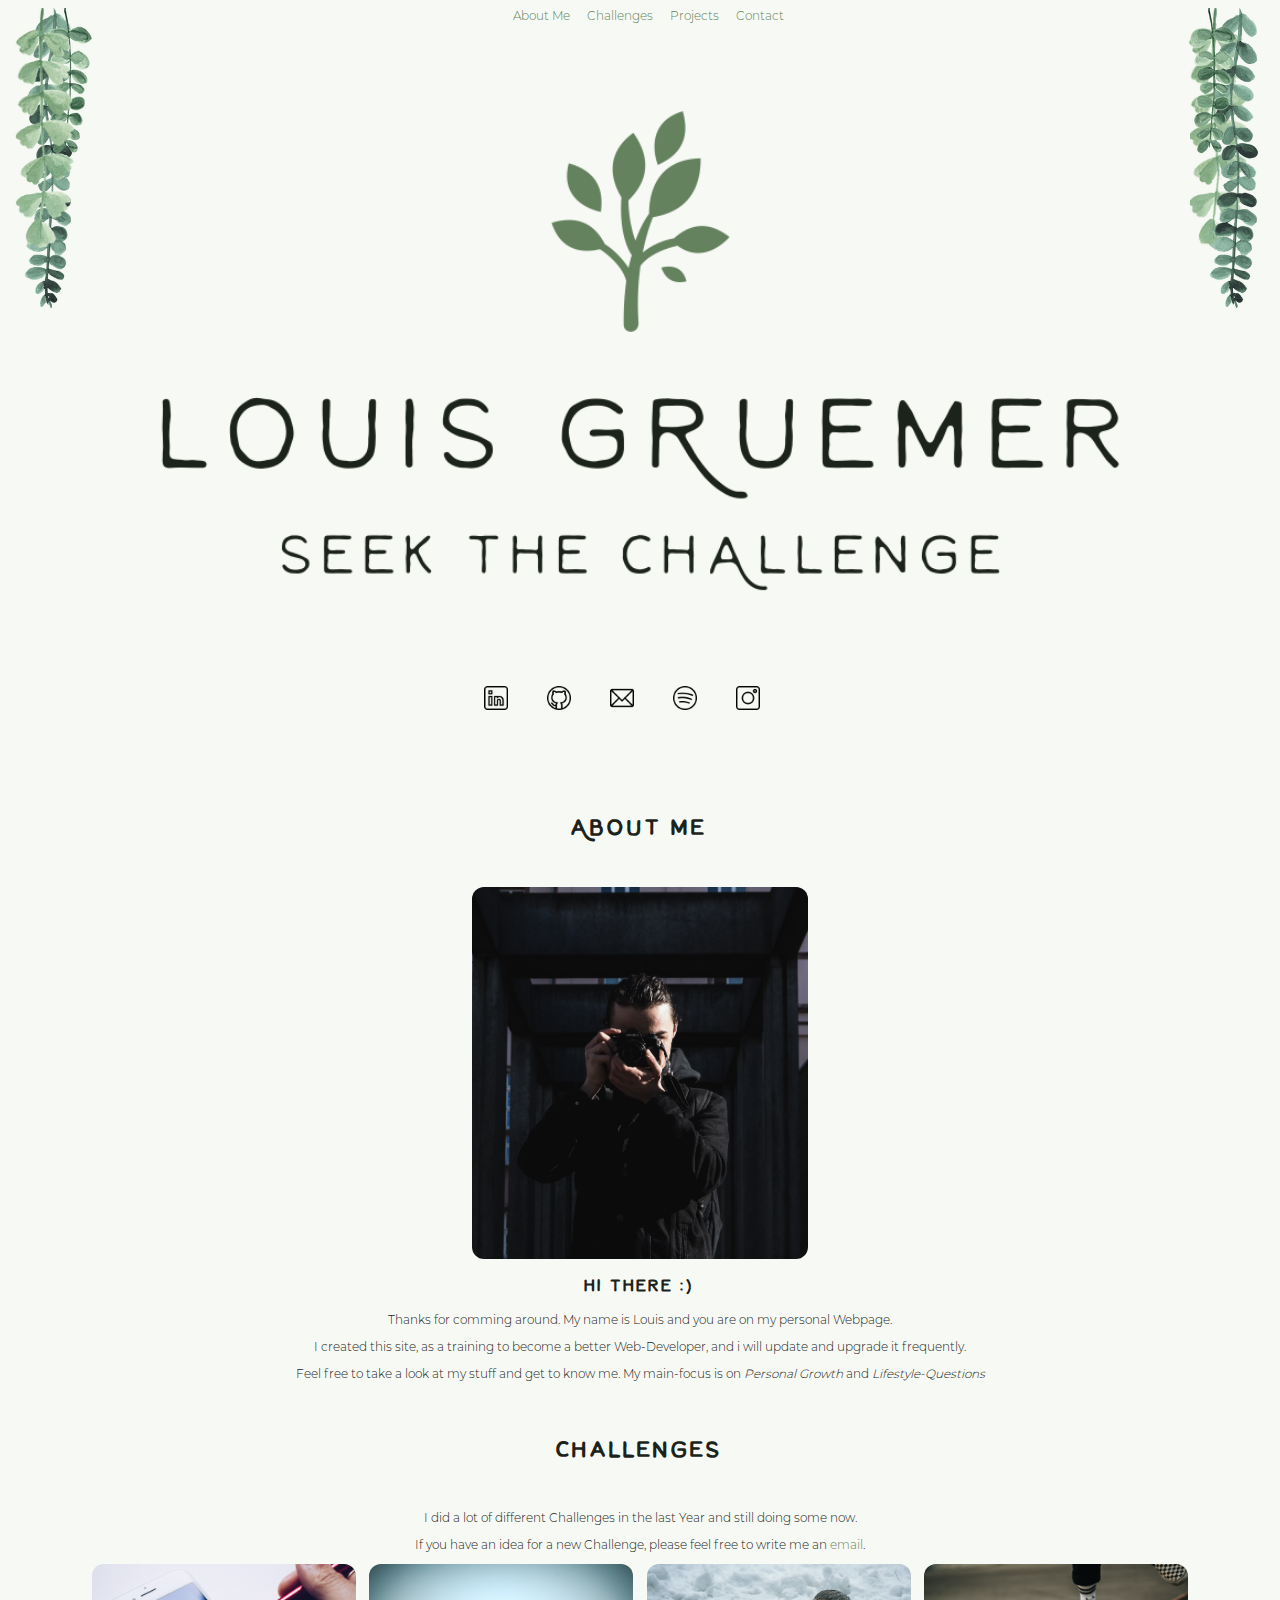
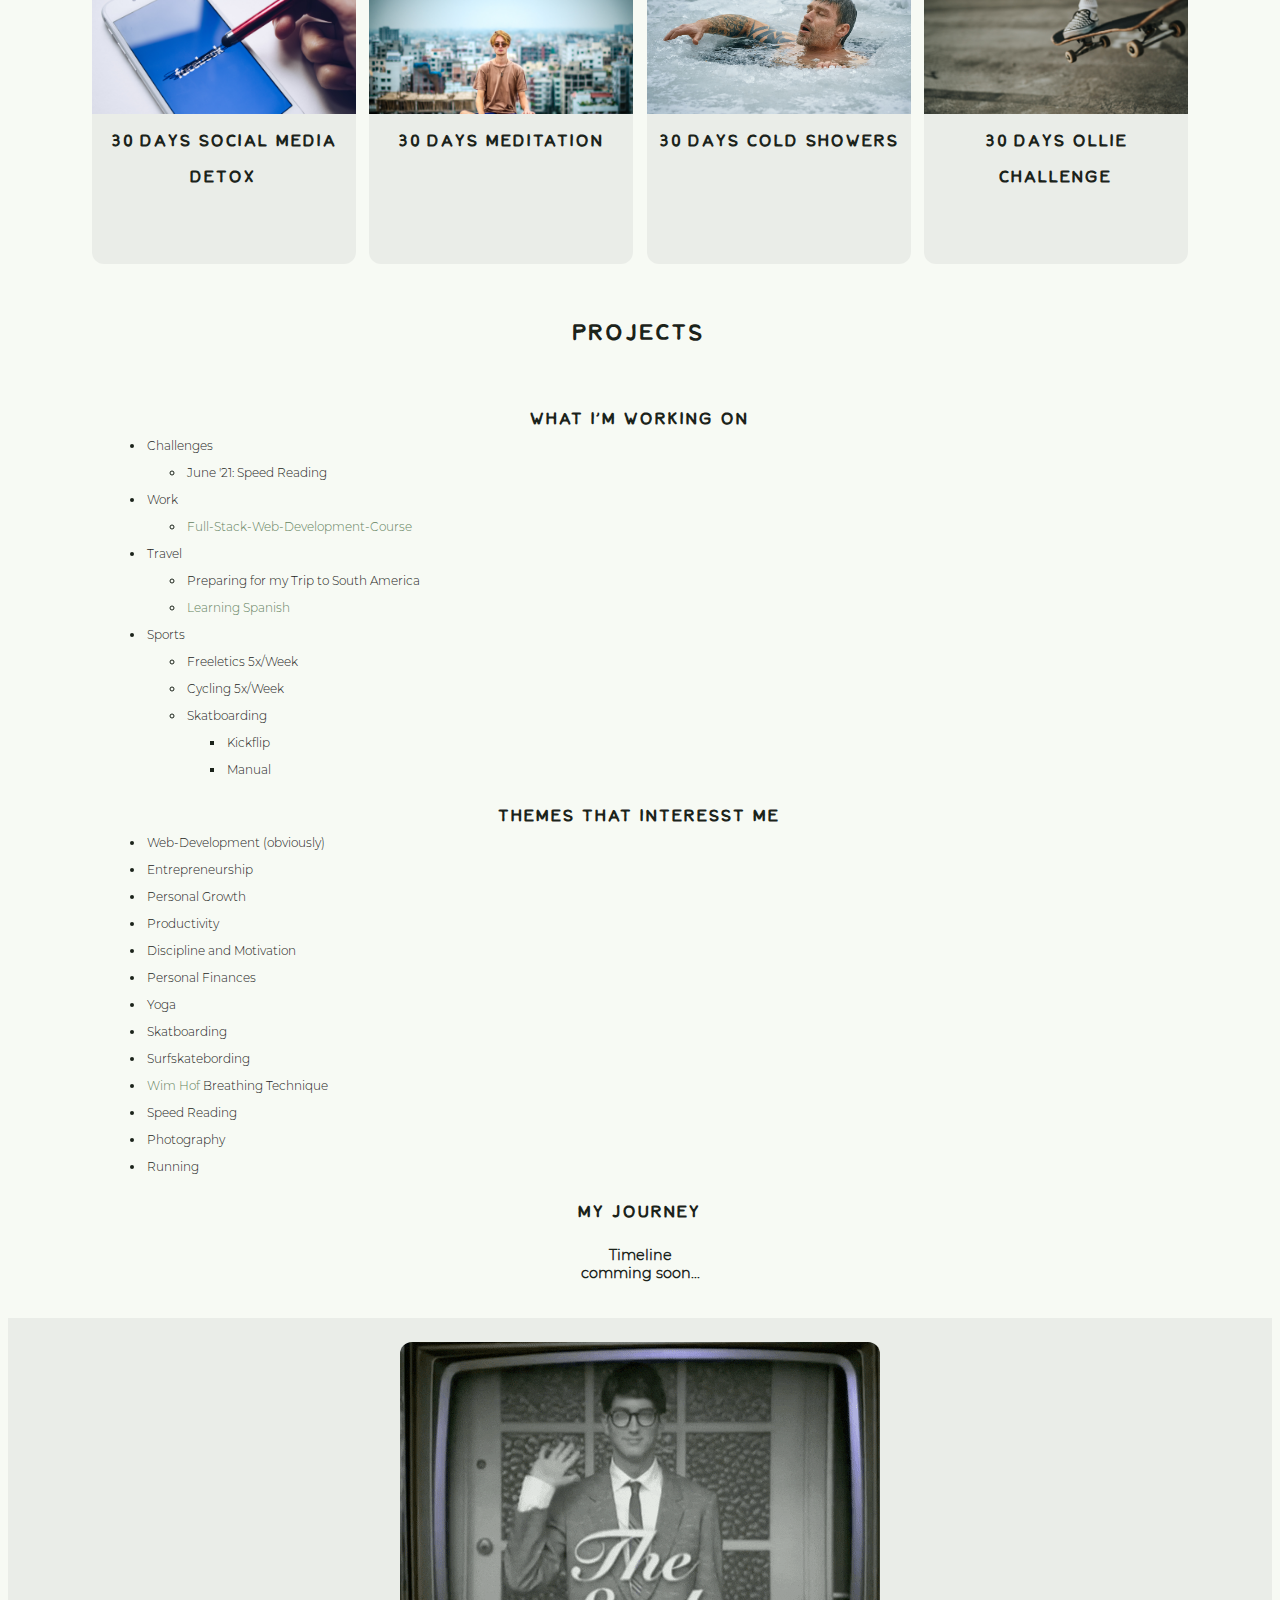
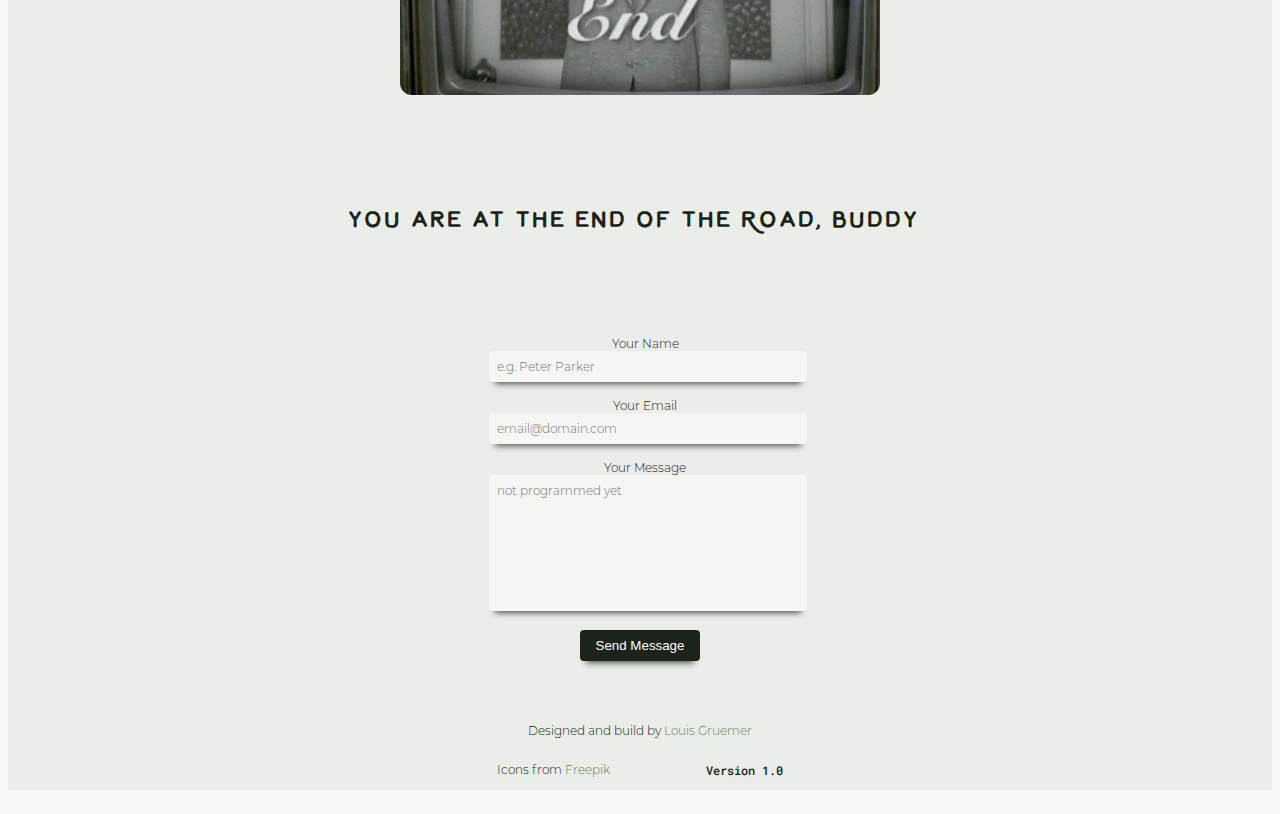
==== commit 906238c1: "Responsive Done" ====
--- a/index.html
+++ b/index.html
@@ -235,7 +235,7 @@
                                 <label for="message">
                                     <i class="far fa-edit"></i>Your Message
                                 </label>
-                                <textarea name="message" placeholder="Not Programmed Yet" required></textarea>
+                                <textarea name="message" placeholder="not programmed yet" required></textarea>
                             </div>
                             <button type="reset" onclick="notProgrammed()">Send Message</button>
                         </form>
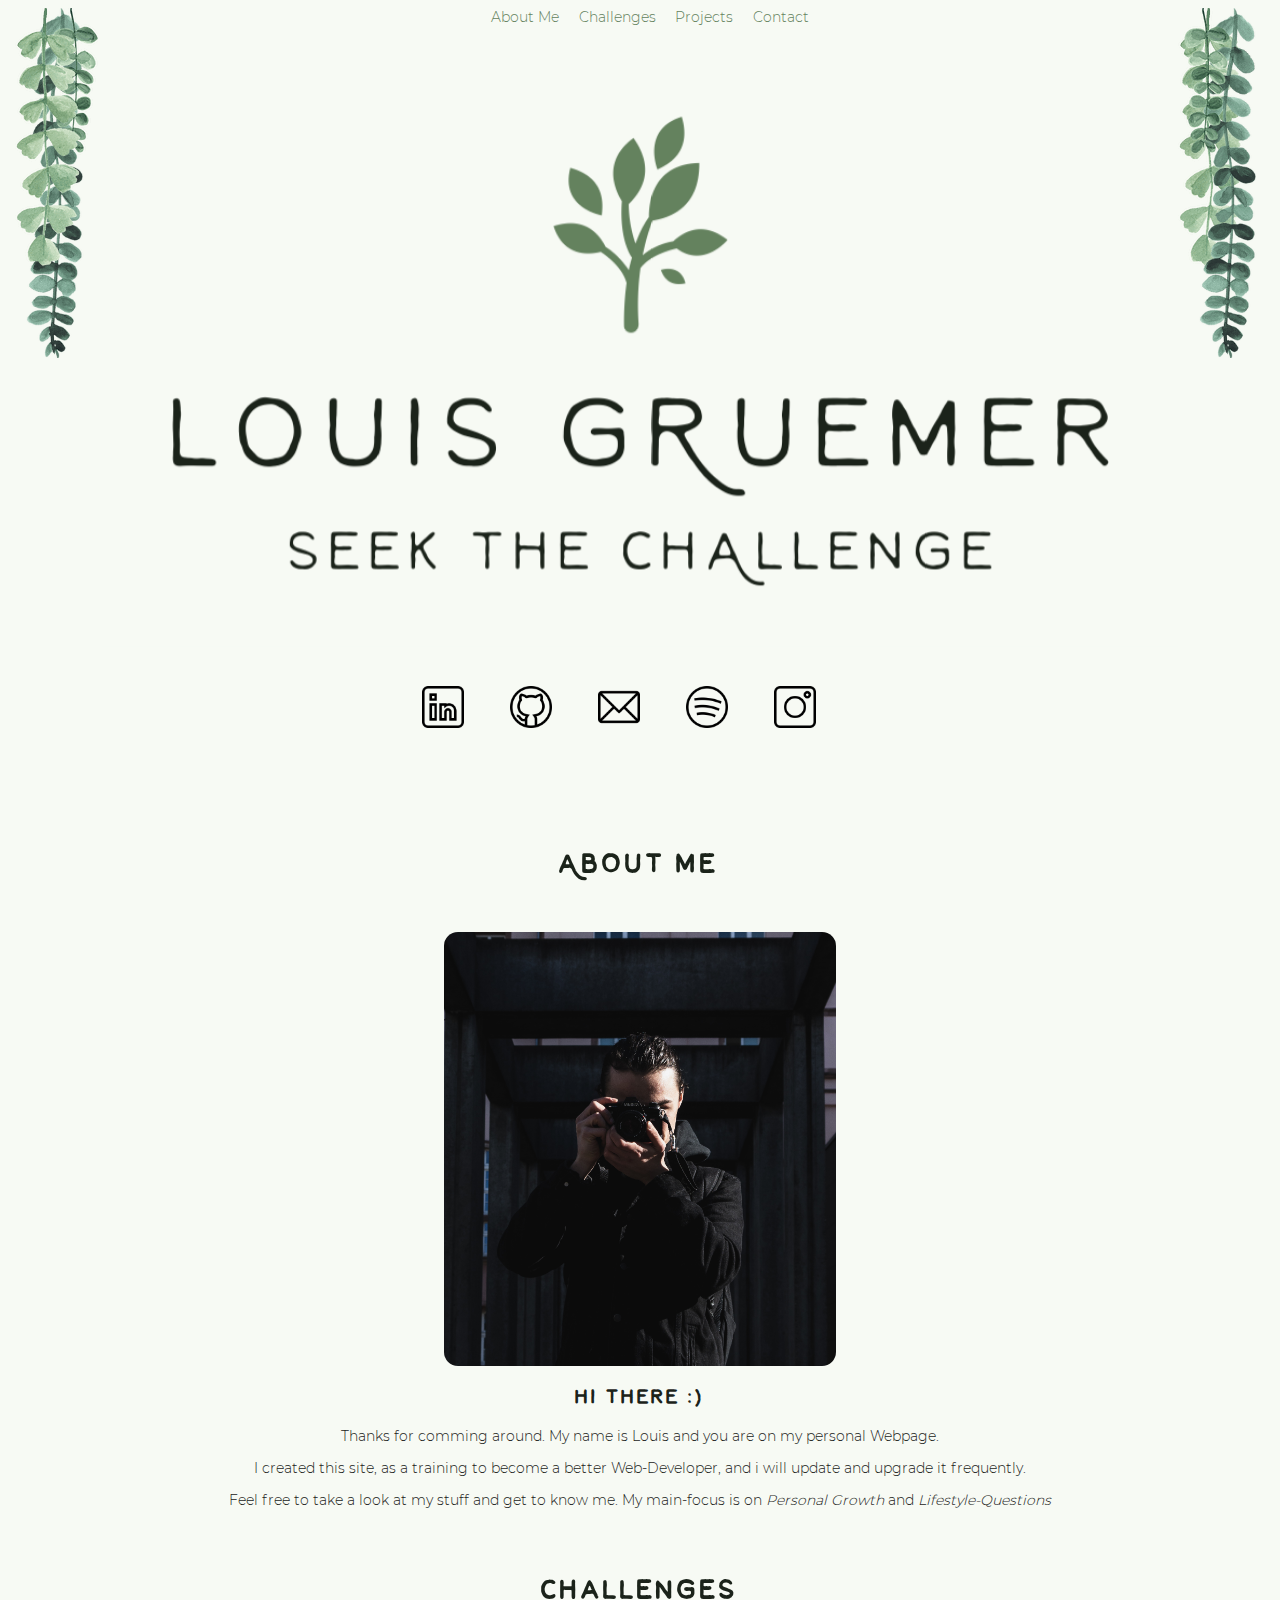
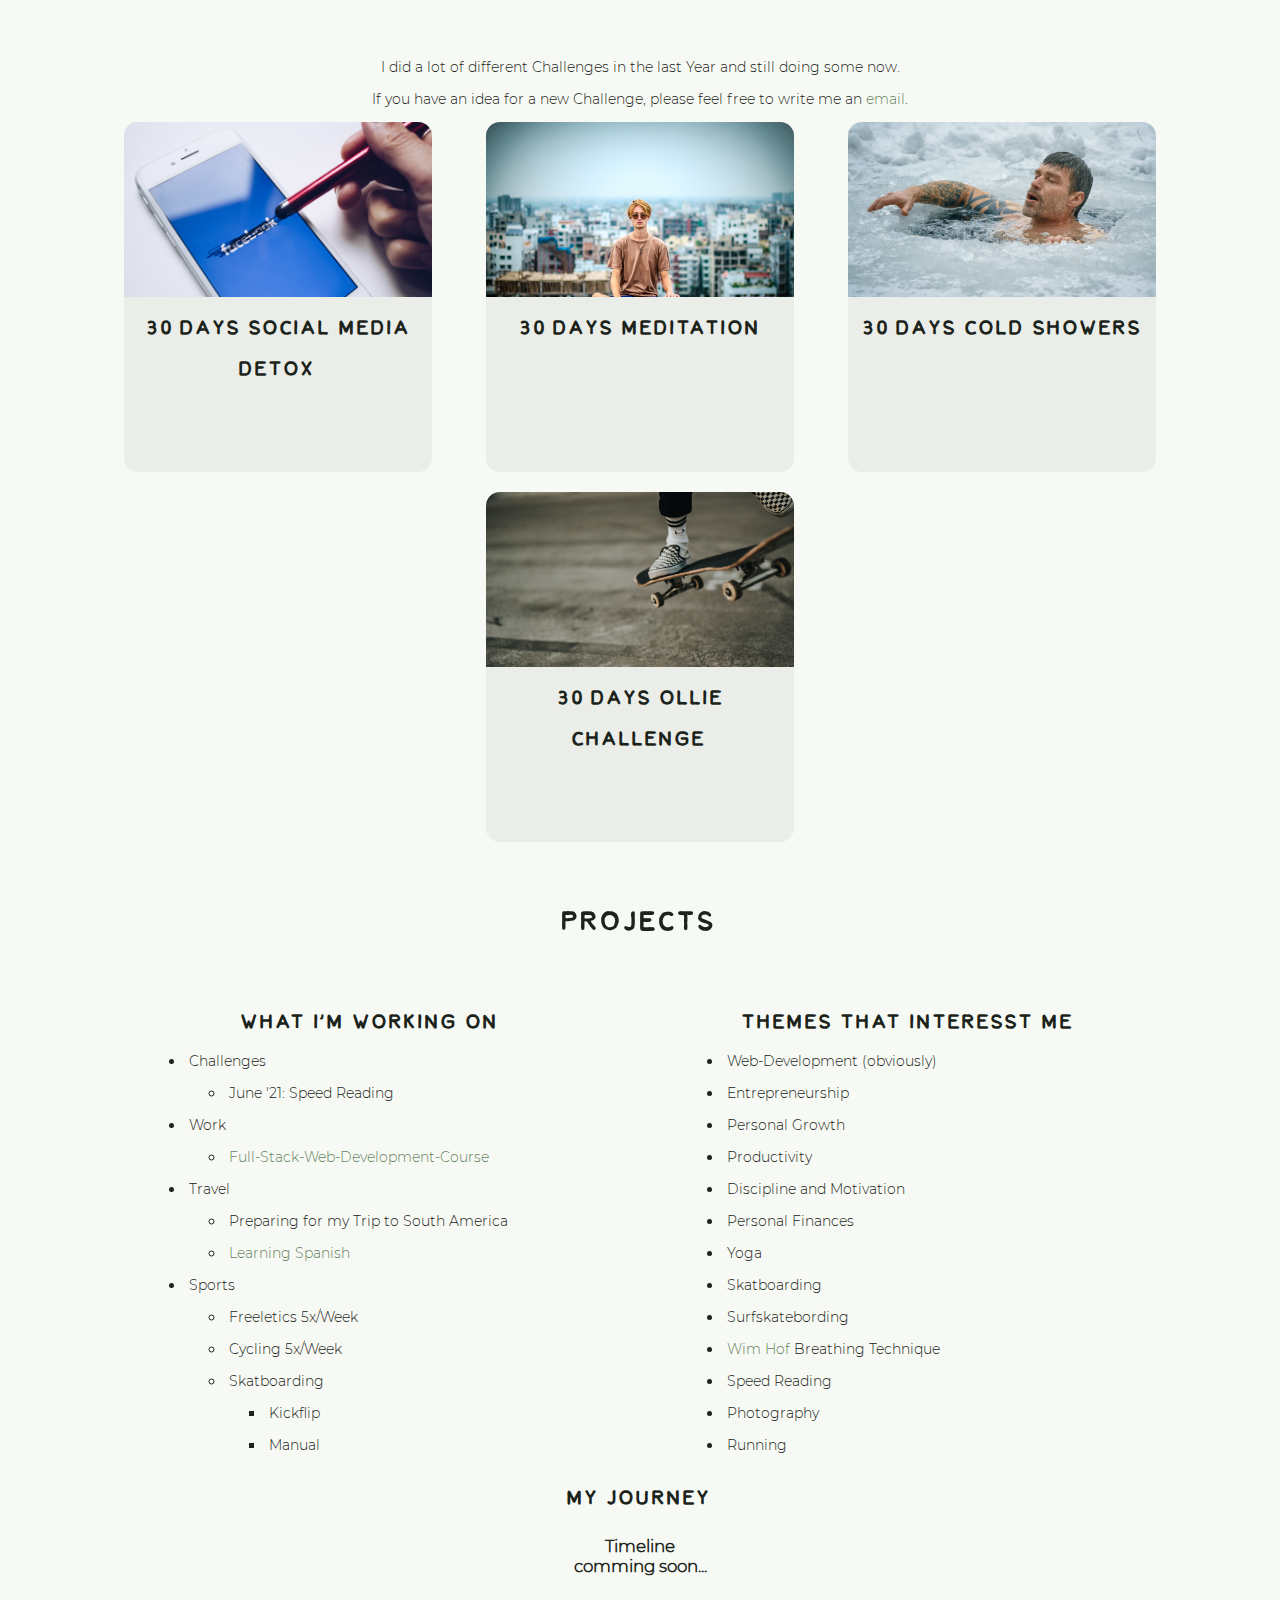
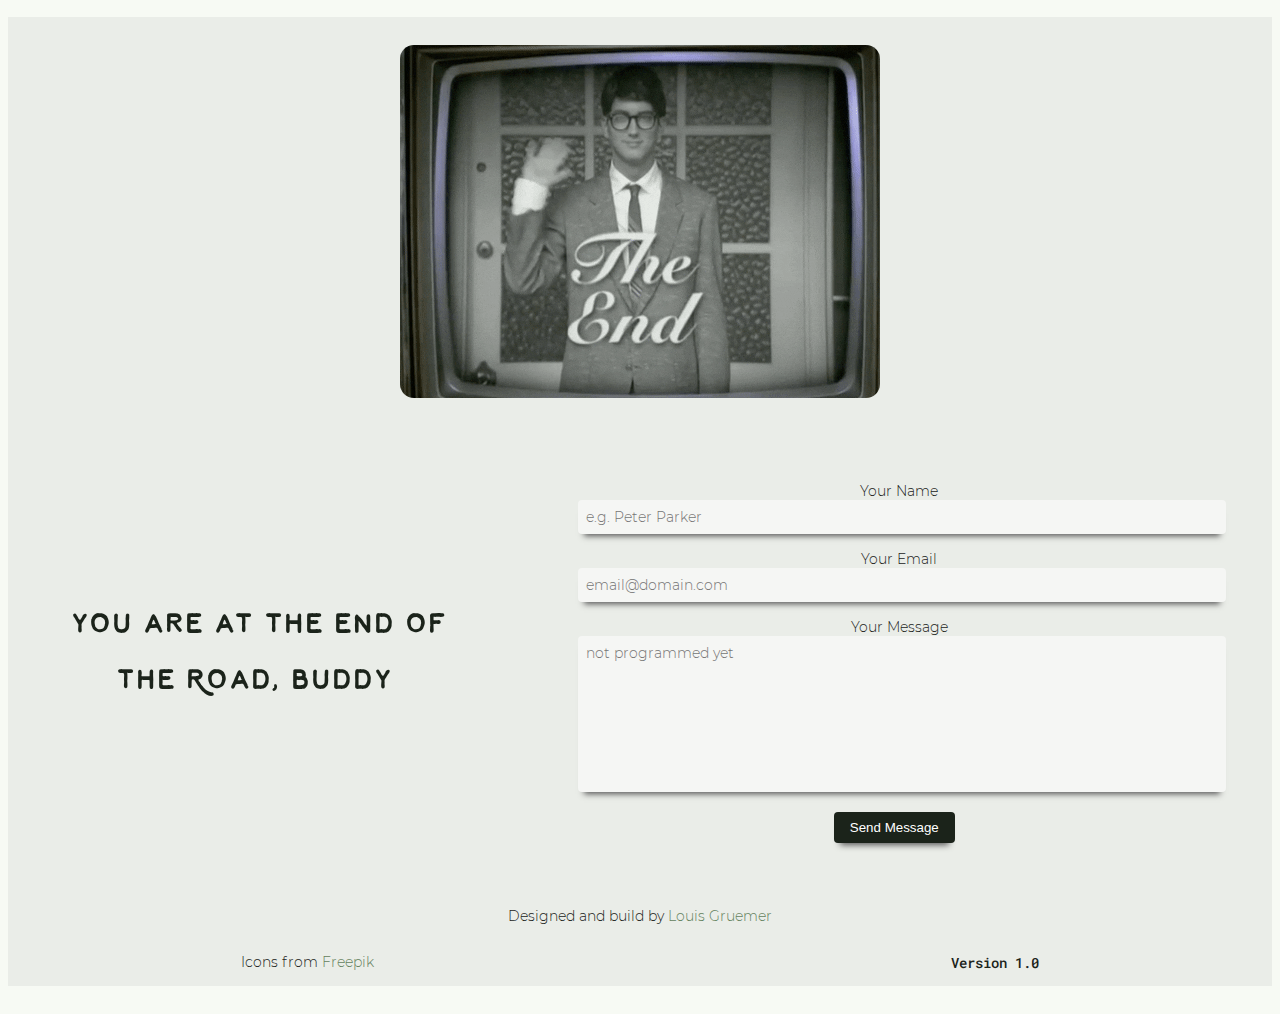
==== commit ec48cbb6: "Responsive all changes" ====
--- a/index.html
+++ b/index.html
@@ -15,14 +15,14 @@
         <div class="grid">
             <!--Plants Decoration-->
             <div class="plants-decoration dec1" style="height: 10px;">
-                <img style="position: absolute; left:3rem; z-index: 93;"  src="./images/hanging-plants/PUL_42_plants01_1_cropped.9fbabc426824.png" alt="decorative plant illustration left 1" class="img-fluid">
-                <img style="position: absolute; left:1.3rem; z-index: 91; max-height: 25rem;" src="./images/hanging-plants/PUL_42_plants01_3_cropped.685cd9a79821.png"alt="decorative plant illustration left 2" class="img-fluid">
-                <img style="position: absolute; left:0.5rem; z-index: 94; max-height: 20rem;"  src="./images/hanging-plants/PUL_42_plants02_5_cropped.9f788901ec64.png"alt="decorative plant illustration left 3" class="img-fluid">
+                <img src="./images/hanging-plants/PUL_42_plants01_1_cropped.9fbabc426824.png" alt="decorative plant illustration left 1" class="img-fluid pl1">
+                <img src="./images/hanging-plants/PUL_42_plants01_3_cropped.685cd9a79821.png"alt="decorative plant illustration left 2" class="img-fluid pl2">
+                <img src="./images/hanging-plants/PUL_42_plants02_5_cropped.9f788901ec64.png"alt="decorative plant illustration left 3" class="img-fluid pl3">
                 </div>
                 <div class="plants-decoration dec2" style="height: 10px;">
-                <img style="position: absolute; right:3rem; z-index: 93;" src="./images/hanging-plants/PUL_42_plants01_1_cropped.9fbabc426824.png"alt="decorative plant illustration right 1" class="img-fluid">
-                <img style="position: absolute; right:1rem; z-index: 92; max-height: 25rem;" src="./images/hanging-plants/PUL_42_plants01_3_cropped.685cd9a79821.png"alt="decorative plant illustration right 2" class="img-fluid">
-                <img style="position: absolute; right:2rem; z-index: 91; max-height: 20rem;" src="./images/hanging-plants/PUL_42_plants02_5_cropped.9f788901ec64.png"alt="decorative plant illustration right 3" class="img-fluid">
+                <img src="./images/hanging-plants/PUL_42_plants01_1_cropped.9fbabc426824.png"alt="decorative plant illustration right 1" class="img-fluid pl4">
+                <img src="./images/hanging-plants/PUL_42_plants01_3_cropped.685cd9a79821.png"alt="decorative plant illustration right 2" class="img-fluid pl5">
+                <img src="./images/hanging-plants/PUL_42_plants02_5_cropped.9f788901ec64.png"alt="decorative plant illustration right 3" class="img-fluid pl6">
             </div>
 
             <header> 
@@ -38,10 +38,10 @@
 
                     <!--Social Media-->
                     <div class="social-media">
+                        <a href="https://www.linkedin.com/in/louis-gr%C3%BCmer-21445a184/" target="_blank" rel="noopener noreferrer">
+                        <img src="./images/icons/linkedin.png" alt="Github link">
+                    </a>
                         <a href="https://github.com/Louis-Gr" target="_blank" rel="noopener noreferrer">
-                            <img src="./images/icons/linkedin.png" alt="Github link">
-                        </a>
-                        <a href="https://www.linkedin.com/in/louis-gr%C3%BCmer-21445a184/" target="_blank" rel="noopener noreferrer">
                             <img src="./images/icons/github.png" alt="LinkedIn link" class="round">
                         </a>
                         <a href="mailto:louisgruemer1@gmail.com" target="_blank" rel="noopener noreferrer">
@@ -214,6 +214,7 @@
             <footer>
                     <!--End of the Page-->
                     <iframe src="./images/Eminem.gif" frameBorder="0"class="gif"></iframe>
+                    <div class="break"></div>
                     <h2 class="end-buddy">You are at the end of the Road, Buddy!</h2>
 
                     <!--Contact-form-->
--- a/styles/style.css
+++ b/styles/style.css
@@ -50,7 +50,7 @@
 h3{
   font-family: Reislust;
   font-size: 3rem;
-  margin: 0.4rem auto;
+  margin: 0.4rem auto 1rem;
 }
 h4{
   font-size: 1.2rem;
@@ -85,6 +85,40 @@
 .img-fluid {
   max-width: 100%;
   height: auto;
+}
+.pl1{
+  position: absolute;
+   left:3rem;
+   z-index: 93;
+}
+.pl2{
+  position: absolute;
+  left:1.3rem;
+  z-index: 91;
+  max-height: 25rem;
+}
+.pl3{
+  position: absolute;
+  left: 0.5rem;
+  z-index: 94;
+  max-height: 20rem;
+}
+.pl4{
+  position: absolute;
+   right:3rem;
+    z-index: 93;
+}
+.pl5{
+  position: absolute;
+  right:1rem;
+  z-index: 92;
+  max-height: 25rem;
+}
+.pl6{
+  position: absolute;
+  right:2rem; 
+  z-index: 91; 
+  max-height: 20rem;
 }
 /* Header */
 header{
@@ -226,7 +260,7 @@
 .end-buddy{
     max-width: 25%;
     align-self: center;
-    margin: 8rem 0;
+    margin: 2rem 0;
 }
 .gif{
     margin: 2rem 0 0;
@@ -234,7 +268,11 @@
     width: 480px;
     border-radius: 1rem;
 }
-
+.break{
+  display: none;
+  height: 0px;
+  width: 100%;
+}
 /*sources*/
 .sources{
     width: 100%;
@@ -328,7 +366,7 @@
   transition: 0.5s ease;
 }
 /* Smartphone Portrait */
-@media screen and (min-width: 100px) and (max-width: 1299.98px) {
+@media screen and (min-width: 100px){
   html{
     font-size: 12px;
   }
@@ -350,6 +388,10 @@
     margin-right: 3rem;
     margin-top: 0.5em;
     margin-bottom: 3rem;
+  }
+  .profile-picture img{
+    max-width: 100%;
+    height: auto;
   }
   .projects-flex{
     display: flex;
@@ -410,21 +452,88 @@
   ul{
     margin-right: 20%;
   }
-}
-
-
-
-
+  .form-container{
+    width: 80%;
+  }
+}
 
 /* Tablet Portrait */
 @media screen and (min-width: 768px) {
+  html{
+    font-size: 14px;
+  }
 }
 /* Tablet Landscape */
 @media screen and (min-width: 992px) {
+  .social-media a img{
+    height: auto;
+    width: 3rem;
+    margin-right: 3rem;
+    margin-top: 0.5em;
+    margin-bottom: 3rem;
+  }
+  .work{
+    width: 45%;
+  }
+  
+  .themes{
+    width: 45%;
+  }
+  .journey{
+    width: 45%;
+  }
+  .gif{
+  }
+  .break{
+    display: initial;
+  }
+  .end-buddy{
+    min-width: 33%;
+  }
+  .form-container{
+    width: 50%;
+    margin-top: 6rem;
+  }
+  .sources{
+    
+    justify-content: space-around;
+    
+}
+}
+
 /* Desktop */
 @media screen and (min-width: 1299.5px) {
+  html{
+    font-size: 16px;
+  }
+  .work{
+    width: 33%;
+  }
+  
+  .themes{
+    width: 33%;
+  }
+  .journey{
+    width:33%;
+  }
   .end-buddy{
     display: inline-block;
-  }
-}
-}+    min-width: 22%;
+  }
+  .break{
+    display: none;
+  }
+
+  .gif{
+      margin: 2rem 0 0;
+      height: 353px;
+      width: 480px;
+      border-radius: 1rem;
+  }
+  .form-container {
+    width: 33%;
+  }
+  nav a{
+    margin-left: 4rem;
+  }
+}
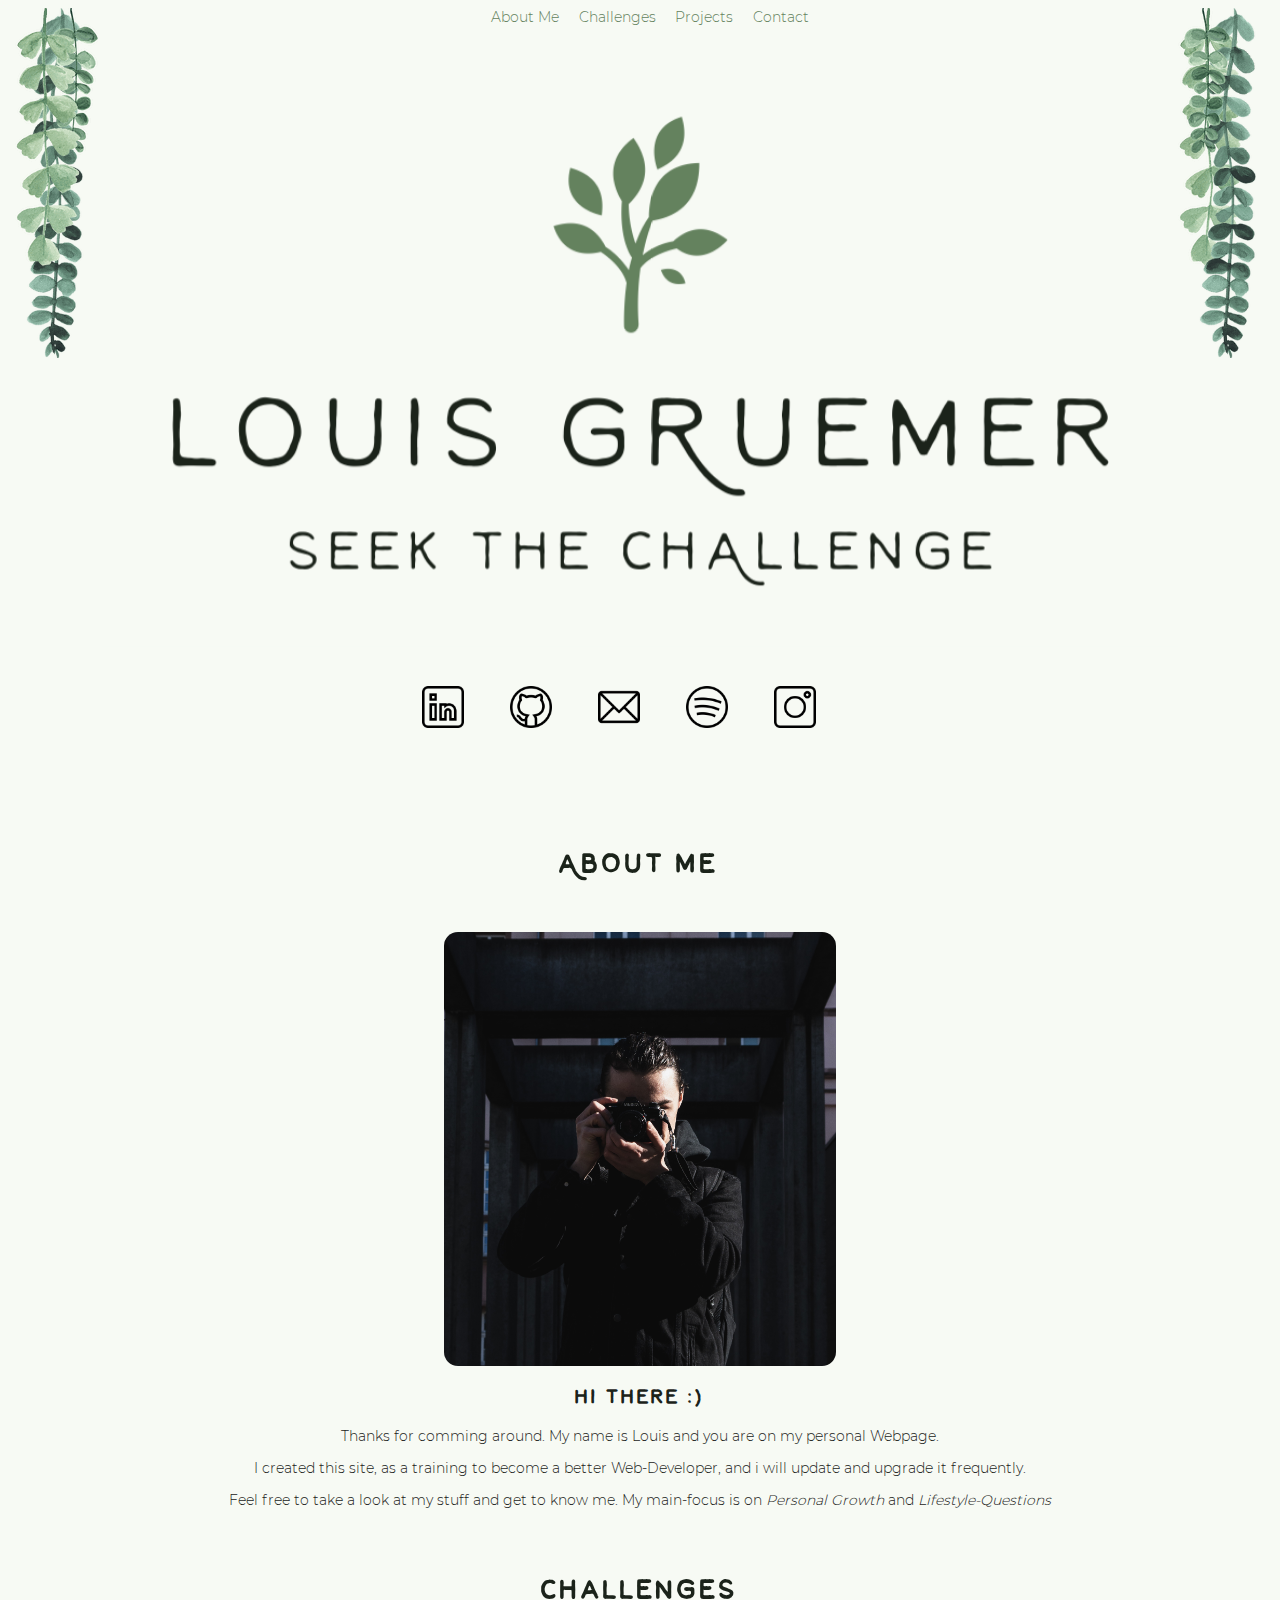
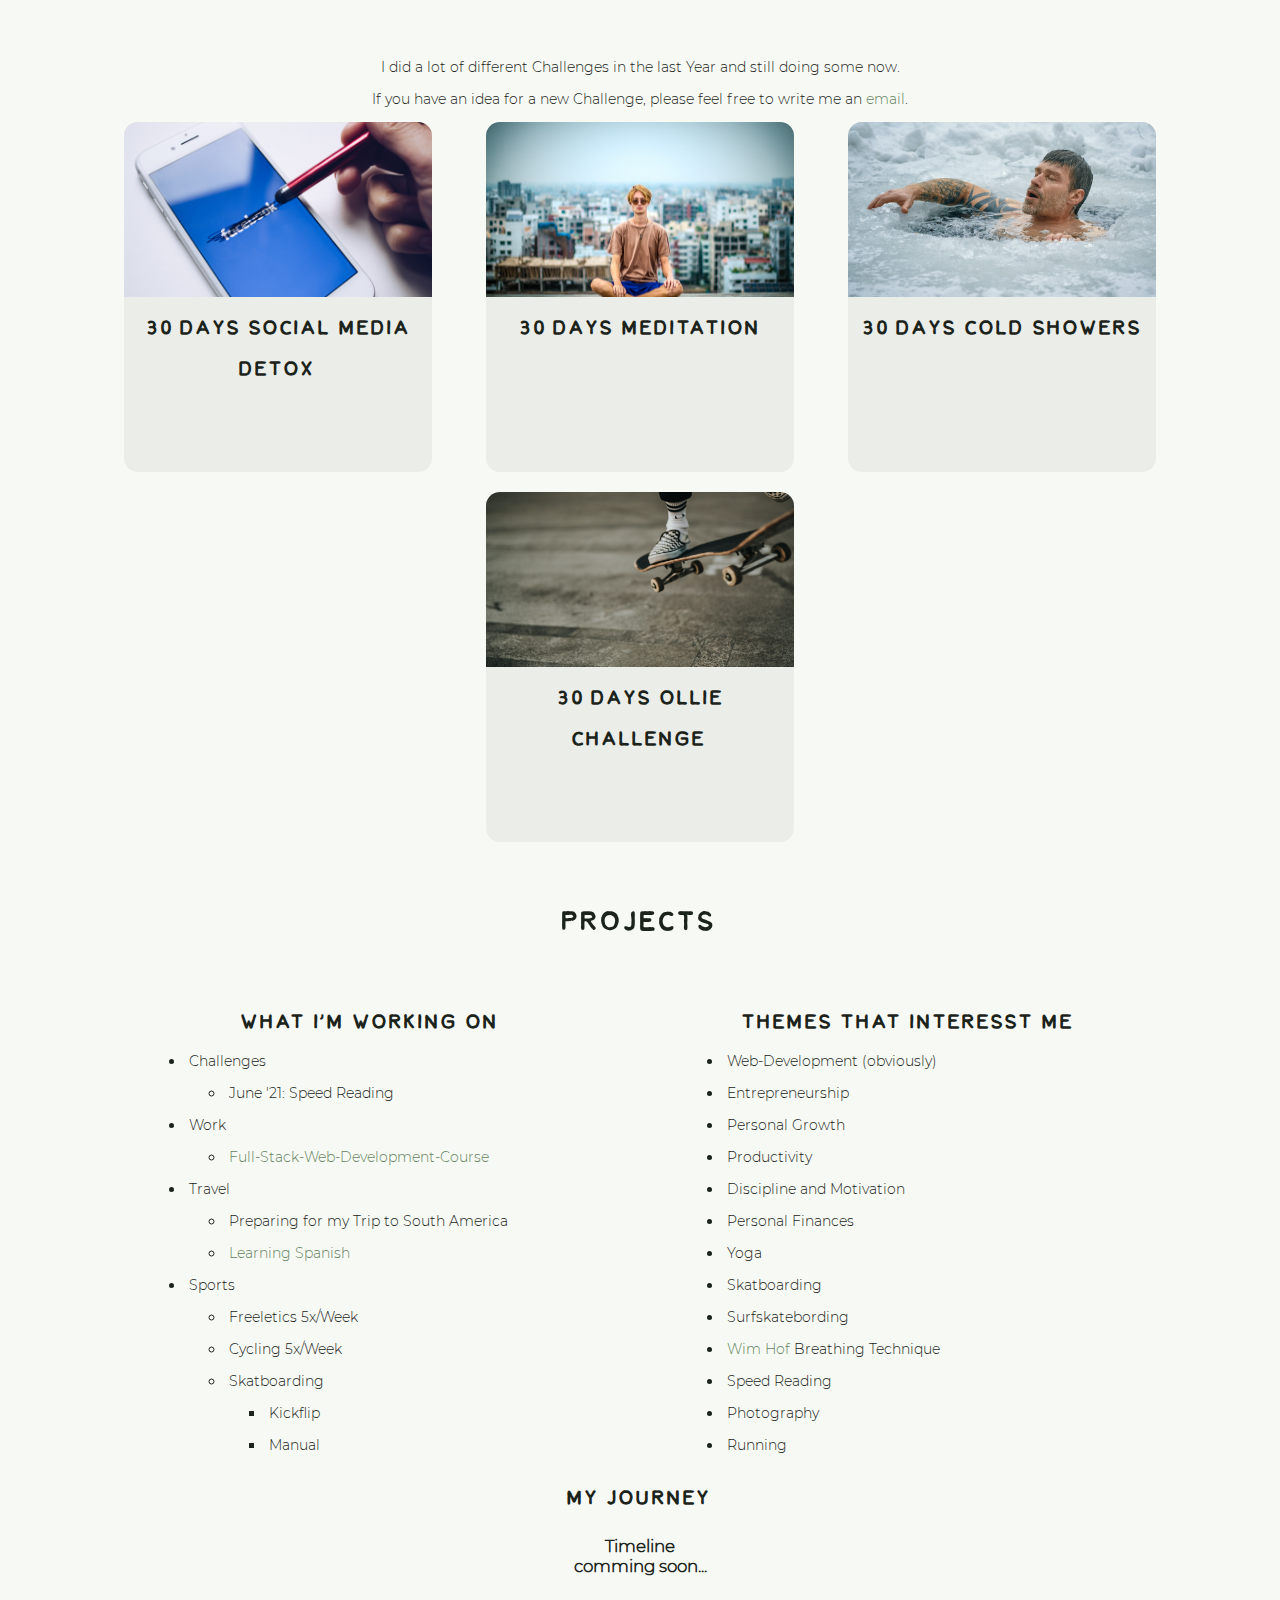
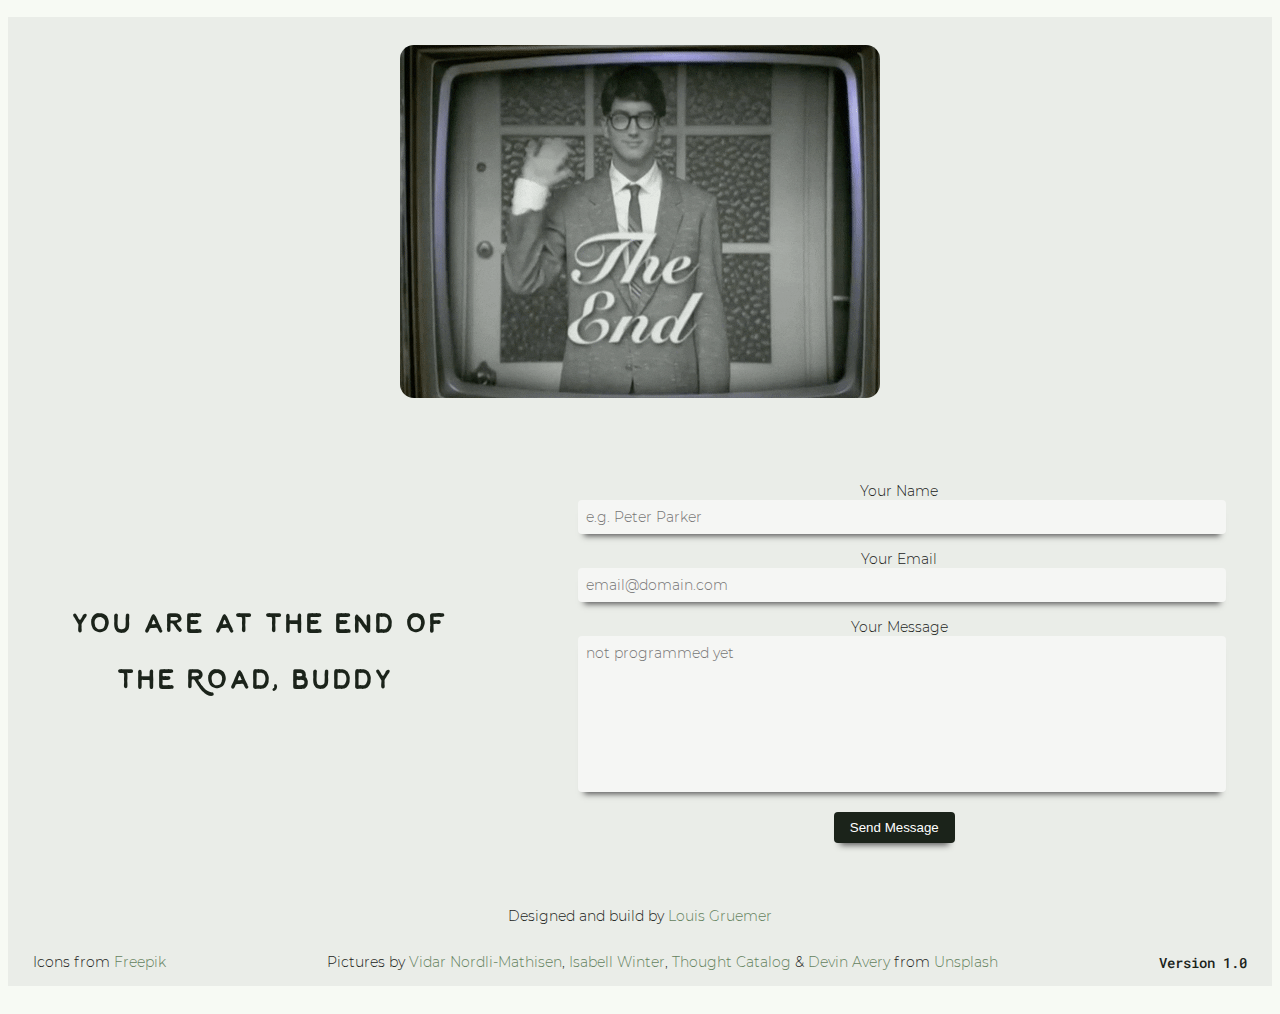
==== commit 3a6f8f95: "Picture Authors" ====
--- a/index.html
+++ b/index.html
@@ -89,8 +89,8 @@
                                     <h4>Top 3 Learnings</h4>
                                     <ol>
                                         <li>You get an eye for the addicitve behaviour around you</li>
+                                        <li>Your Stresslevel decreases immensely</li>
                                         <li>You get 100% more done</li>
-                                        <li>Your Stresslevel decreases immensely</li>
                                     </ol>
                                     <p>For more Information click <a href="#about" onclick="notProgrammed()">here</a>.
                                     </p>
@@ -104,8 +104,8 @@
                                 <div id="description-meditation" class="challenge-discription">
                                     <h4>Top 3 Learnings</h4>
                                     <ol>
-                                        <li>It doesen't always works to calm the mind and that is okay</li>
-                                        <li>After a while people will notice, that you changed</li>
+                                        <li>It does not always works to calm your mind and that's okay</li>
+                                        <li>After a while people will notice, that you have changed</li>
                                         <li>Some things now facinate you, that ones botherd you </li>
                                     </ol>
                                     <p>For more Information click <a href="#about" onclick="notProgrammed()">here</a>.
@@ -120,7 +120,7 @@
                                 <div id="description-cold-showers" class="challenge-discription">
                                     <h4>Top 3 Learnings</h4>
                                     <ol>
-                                        <li>It doesn't get easier open up the tap, you just get harder and do it anyway</li>
+                                        <li>Open up the tap won't get easier, you just get harder and do it anyway</li>
                                         <li>Afterwards you feel fresh, strong and sometimes euphoric</li>
                                         <li>You get the mentalitiy of "I'll just do it anyway"</li>
                                     </ol>
@@ -246,6 +246,13 @@
                 <div class="sources">
                 <p id="designed-by">Designed and build by <a href="#about" >Louis Gruemer</a></p>
                 <p>Icons from <a href="https://www.freepik.com" target="_blank" title="Freepik">Freepik</a></p>
+                <p>Pictures by 
+                    <a href="https://unsplash.com/@vidarnm?utm_source=unsplash&utm_medium=referral&utm_content=creditCopyText" target="_blank">Vidar Nordli-Mathisen</a>, 
+                    <a href="https://unsplash.com/@isabellwinter?utm_source=unsplash&utm_medium=referral&utm_content=creditCopyText" target="_blank">Isabell Winter</a>, 
+                    <a href="https://unsplash.com/@thoughtcatalog?utm_source=unsplash&utm_medium=referral&utm_content=creditCopyText" target="_blank">Thought Catalog</a> &
+                    <a href="https://unsplash.com/@devintavery?utm_source=unsplash&utm_medium=referral&utm_content=creditCopyText" target="_blank">Devin Avery</a> from <a href="https://unsplash.com/" target="_blank">Unsplash</a>
+  
+                </p>
                 <p id="version">Version 1.0</p>
                 </div>
             </footer>
--- a/styles/style.css
+++ b/styles/style.css
@@ -197,6 +197,7 @@
 height: 50%;
 background-image: url("../images/Challenges/drunk.jpg");
 background-size: cover;
+background-position: center;
 border-top-left-radius: 1rem;
 border-top-right-radius: 1rem;
 
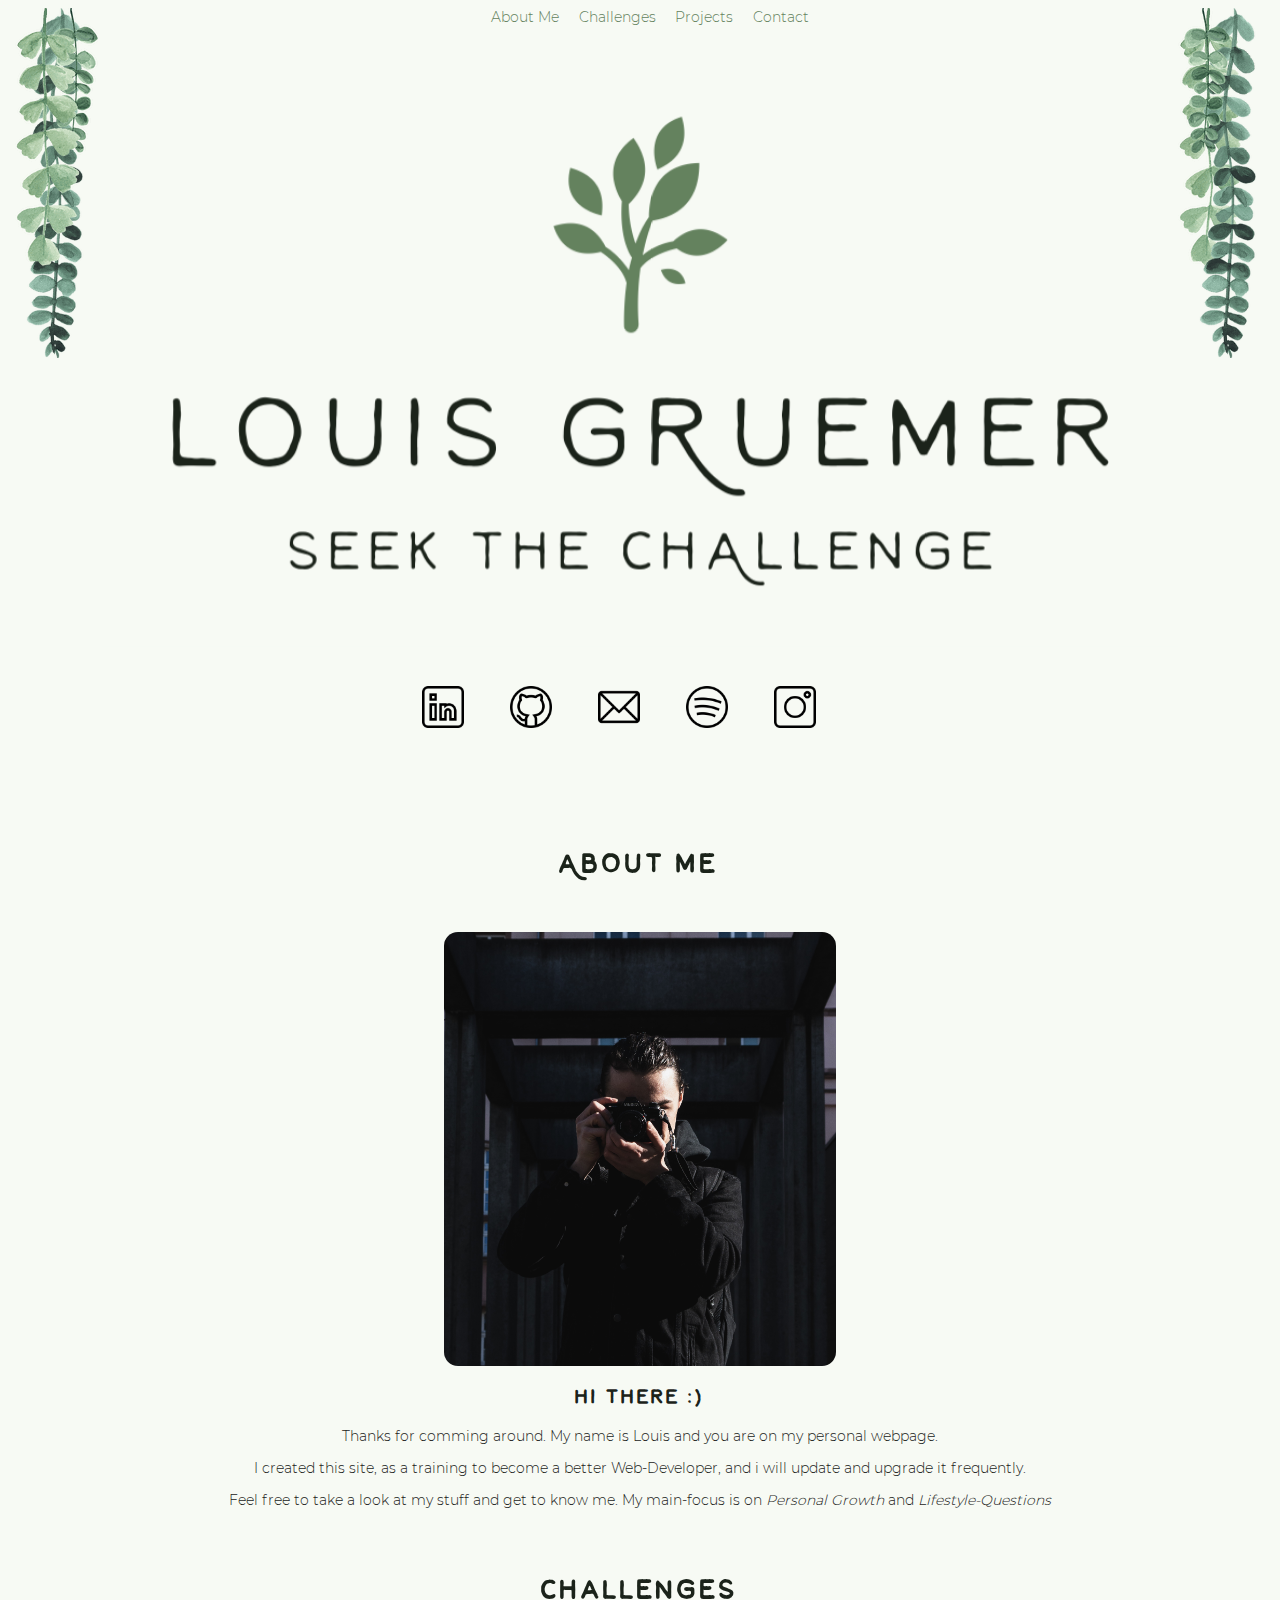
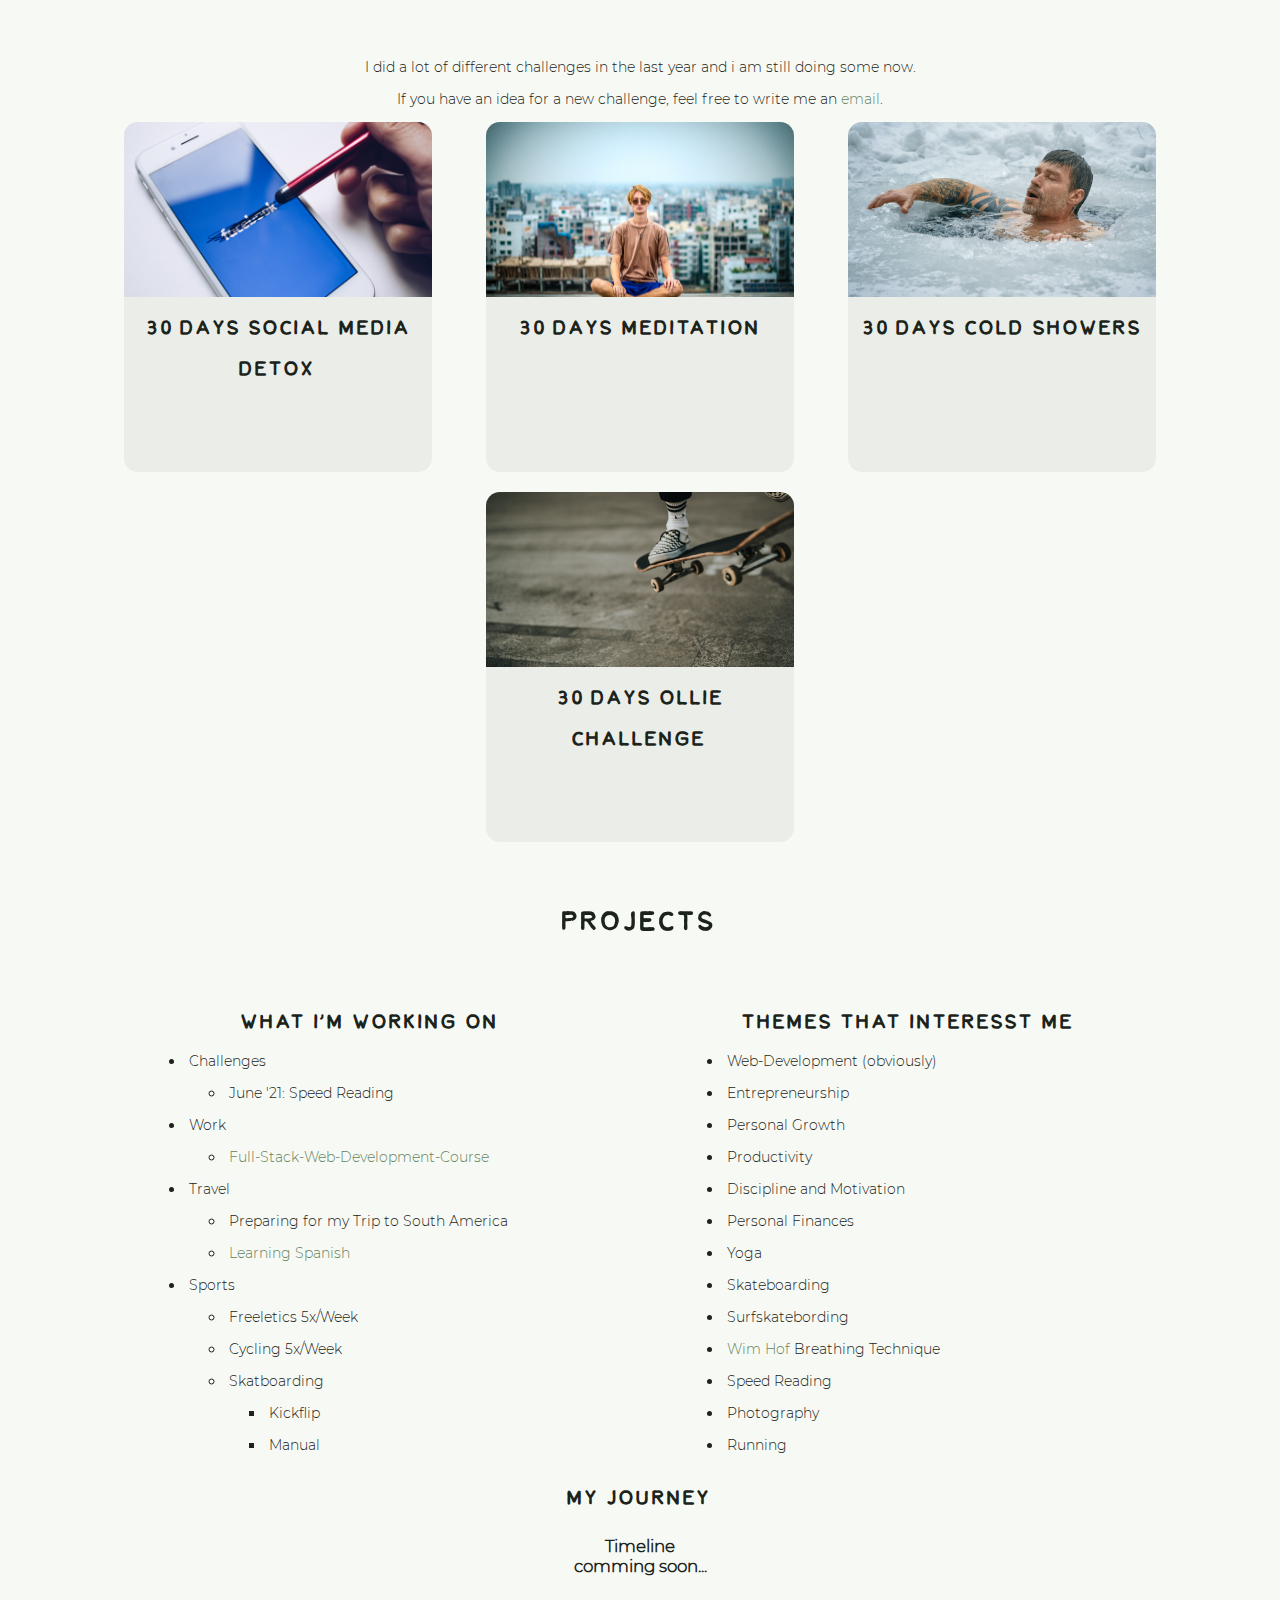
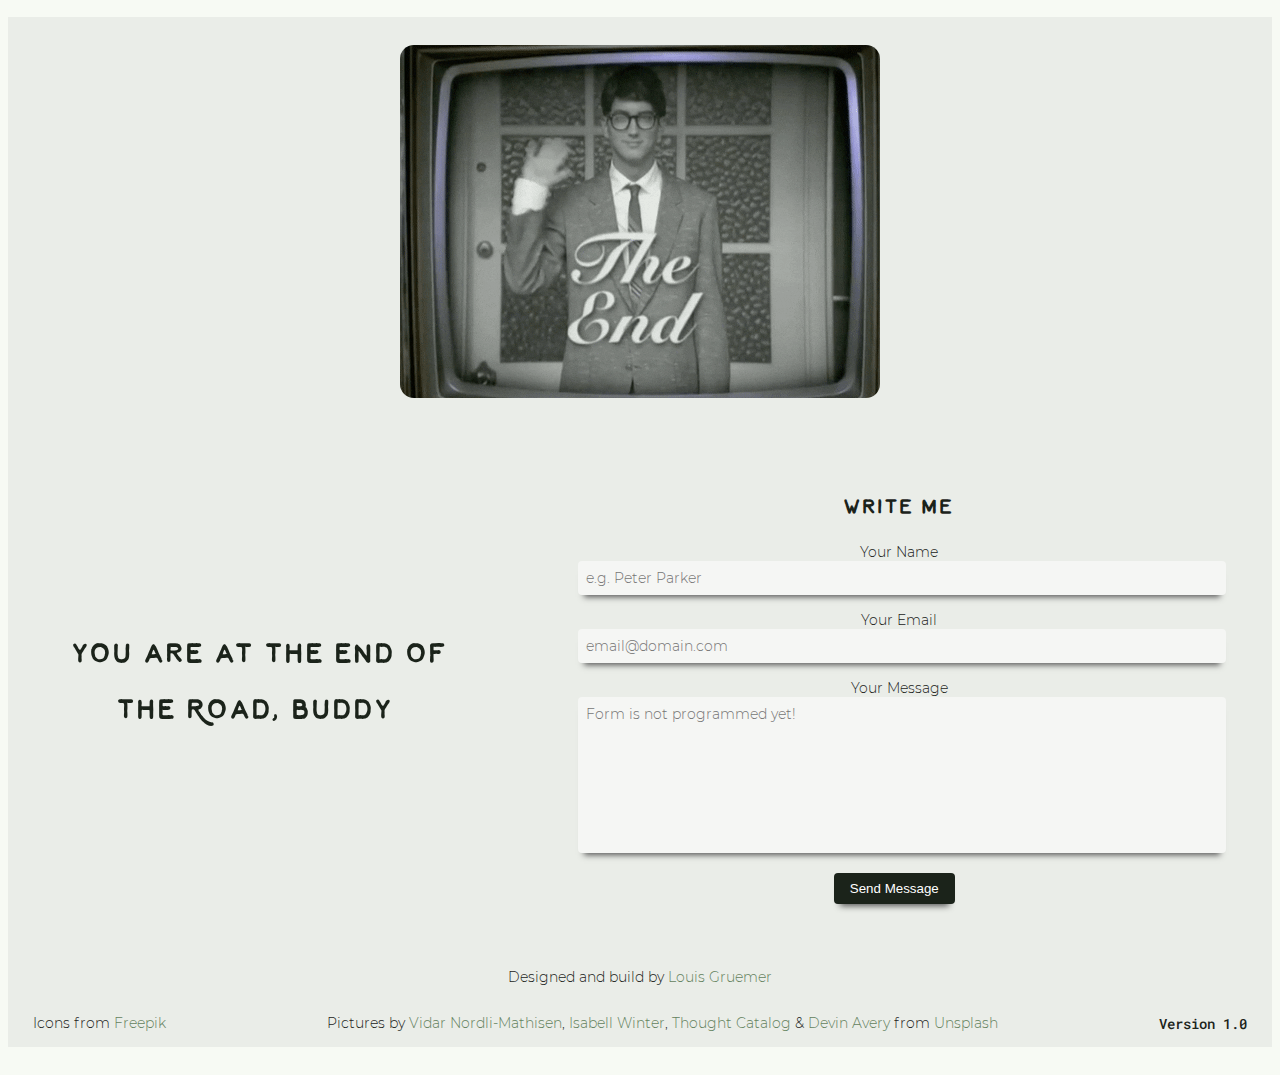
==== commit 9b5b493d: "Merge branch 'main' into hallo" ====
--- a/index.html
+++ b/index.html
@@ -39,6 +39,7 @@
                     <!--Social Media-->
                     <div class="social-media">
                         <a href="https://www.linkedin.com/in/louis-gr%C3%BCmer-21445a184/" target="_blank" rel="noopener noreferrer">
+
                         <img src="./images/icons/linkedin.png" alt="Github link">
                     </a>
                         <a href="https://github.com/Louis-Gr" target="_blank" rel="noopener noreferrer">
@@ -63,7 +64,7 @@
                     <h2>About Me</h2>
                     <div class="profile-picture"></div>
                     <h3>Hi there :)</h3>
-                    <p>Thanks for comming around. My name is Louis and you are on my personal Webpage.</p>
+                    <p>Thanks for comming around. My name is Louis and you are on my personal webpage.</p>
                     <p>I created this site, as a training to become a better Web-Developer, and i will update and
                         upgrade it frequently.
                     </p>
@@ -74,8 +75,8 @@
                 <!--Challenges-->
                 <div class="challenges" id="challenges">
                     <h2>Challenges</h2>
-                    <p>I did a lot of different Challenges in the last Year and still doing some now.</p>
-                    <p>If you have an idea for a new Challenge, please feel free to write me an  
+                    <p>I did a lot of different challenges in the last year and i am still doing some now.</p>
+                    <p>If you have an idea for a new challenge, feel free to write me an  
                         <a href="mailto:louisgruemer1@gmail.com">email</a>.
                     </p>
 
@@ -93,6 +94,7 @@
                                         <li>You get 100% more done</li>
                                     </ol>
                                     <p>For more Information click <a href="#about" onclick="notProgrammed()">here</a>.
+
                                     </p>
                                 </div>
                             </div>
@@ -105,10 +107,12 @@
                                     <h4>Top 3 Learnings</h4>
                                     <ol>
                                         <li>It does not always works to calm your mind and that's okay</li>
-                                        <li>After a while people will notice, that you have changed</li>
-                                        <li>Some things now facinate you, that ones botherd you </li>
-                                    </ol>
-                                    <p>For more Information click <a href="#about" onclick="notProgrammed()">here</a>.
+                                        <li>You gain some sort of awareness</li>
+                                        <li>After a while, your environment will feel more positive</li>
+                                    </ol>
+                                    <p>For more Information click <a href="#about" onclick="notProgrammed()">here</a>.
+                                        
+
                                     </p>
                                 </div>
                             </div>
@@ -138,7 +142,7 @@
                                     <ol>
                                         <li>When you finaly make it you are rewarded by an awsome feeling of accomplishment</li>
                                         <li>Consitency is Key</li>
-                                        <li>Never give up</li>
+                                        <li>You will meet cool people along the way.</li>
                                     </ol>
                                     <p>For more Information click <a href="#about" onclick="notProgrammed()">here</a>.
                                     </p>
@@ -193,7 +197,7 @@
                                     <li>Discipline and Motivation</li>
                                     <li>Personal Finances</li>
                                     <li>Yoga</li>
-                                    <li>Skatboarding</li>
+                                    <li>Skateboarding</li>
                                     <li>Surfskatebording</li>
                                     <li><a href="https://www.wimhofmethod.com/" target="_blank">Wim Hof</a> Breathing Technique</li>
                                     <li>Speed Reading</li>
@@ -220,6 +224,7 @@
                     <!--Contact-form-->
                     <div class="form-container">
                         <form>
+                            <h3>Write Me!</h3>
                             <div class="field" tabindex="1">
                                 <label for="username">
                                     <i class="far fa-user"></i>Your Name
@@ -236,7 +241,8 @@
                                 <label for="message">
                                     <i class="far fa-edit"></i>Your Message
                                 </label>
-                                <textarea name="message" placeholder="not programmed yet" required></textarea>
+
+                                <textarea name="message" placeholder="Form is not programmed yet!" required></textarea>
                             </div>
                             <button type="reset" onclick="notProgrammed()">Send Message</button>
                         </form>
--- a/styles/style.css
+++ b/styles/style.css
@@ -33,7 +33,6 @@
   font-family: Montserat;
   text-align: center;
 }
-
 a{
   text-decoration: none;
   color: var(--col-green-2);
@@ -55,6 +54,34 @@
 h4{
   font-size: 1.2rem;
   margin-bottom: 0.2rem;
+}
+/* Smartphone Portrait */
+@media only screen and (max-width: 479.98px){
+  html{
+    font-size: 12px;
+  }
+  a{
+    text-decoration: none;
+    color: var(--col-green-2);
+  }
+  h1{
+    font-family: Reislust;
+    font-size: 4rem;
+    z-index: 92;
+  }
+  h2{
+    font-family: Reislust;
+    font-size: 3.5rem;
+  }
+  h3{
+    font-family: Reislust;
+    font-size: 3rem;
+    margin: 0.4rem auto;
+  }
+  h4{
+    font-size: 1.2rem;
+    margin-bottom: 0.2rem;
+  }
 }
 
 /* Grid */
@@ -66,7 +93,16 @@
   gap: 10px 10px;
   grid-template-columns: 6rem 1fr 1fr 6rem;
 }
-
+/* Smartphone Portrait */
+@media only screen and (max-width: 479.98px){
+  .grid{
+    grid-template-areas: "header header"
+    "main main"
+    "footer footer";
+    grid-template-columns: 1fr 1fr;
+    
+ }
+}
 /* Plants Decoration */
 .plants-decoration{
   position: -webkit-sticky;
@@ -135,7 +171,12 @@
 nav a{
   margin-left: 4rem;
 }
-
+/* Smartphone Portrait */
+@media only screen and (max-width: 479.98px){
+  nav a{
+    margin-left: 1rem;
+  }
+}
 /* Heading */
 .cover{
   width: 100%;
@@ -158,7 +199,17 @@
 .social-media a img.round:hover{
   border-radius: 100%;
 }
-
+/* Smartphone Portrait */
+@media only screen and (max-width: 479.98px){
+  .cover{
+    min-width: 100%;
+  }
+
+  .social-media a img{
+    width: 2rem;
+    margin-right: 2rem;
+  }
+}
 /* Main Part */
 main{
   grid-area: main;
@@ -176,7 +227,13 @@
   margin: 0 auto;
 
 }
-
+/* Smartphone Portrait */
+@media only screen and (max-width: 479.98px){
+  .profile-picture{
+    width: 80%;
+    height: 24rem;
+  }
+}
 /* Challenges */
 .challenges-flex{
 display: flex;
@@ -195,7 +252,6 @@
 
 .flex-container-picture{
 height: 50%;
-background-image: url("../images/Challenges/drunk.jpg");
 background-size: cover;
 background-position: center;
 border-top-left-radius: 1rem;
@@ -222,7 +278,9 @@
   display: flex;
   flex-wrap: wrap;
 }
-
+.projects h3{
+  margin-bottom: 1rem;
+}
 .work{
   width: 33%;
 }
@@ -236,14 +294,48 @@
 
 li{
   list-style-position: inside;
-  margin-bottom: 1rem;
-  
+  margin: 0 0 1rem;  
 }
 ul{
   width: 100%;
   text-align: left;
   margin: 0 auto;
   
+}
+ /* Smartphone Portrait */
+  @media only screen and (max-width: 479.98px){
+    .projects-flex{
+      justify-content: space-around;
+      align-content: space-around;
+    }
+    .work{
+      width: 100%;
+    }
+    
+    .themes{
+      width: 100%;
+    }
+    .journey{
+      width: 100%;
+    }
+  
+  }
+  /* Tablet Landscape*/
+@media only screen and (min-width: 992px){
+  .projects-flex{
+    justify-content: space-around;
+    align-content: space-around;
+  }
+  .work{
+    width: 45%;
+  }
+  
+  .themes{
+    width: 45%;
+  }
+  .journey{
+    width:45%;
+  }
 }
 
 /* Footer */
@@ -264,10 +356,20 @@
     margin: 2rem 0;
 }
 .gif{
-    margin: 2rem 0 0;
-    height: 353px;
-    width: 480px;
-    border-radius: 1rem;
+  margin: 2rem 0 0;
+  height: 353px;
+  width: 480px;
+  border-radius: 1rem;
+}
+/* Smartphone Portrait */
+@media only screen and (max-width: 479.98px){
+  .end-buddy{
+    min-width: 100%;
+    margin: 2rem 0;
+  }
+  .gif{
+   display: none;
+  }
 }
 .break{
   display: none;
@@ -276,17 +378,31 @@
 }
 /*sources*/
 .sources{
-    width: 100%;
-    display:flex;
-    justify-content: center;
-    gap: 5rem;
+  width: 100%;
+  display:flex;
+  justify-content: center;
+  gap: 5rem;
 }
 #version{
 font-family: Roboto;
 position: absolute;
 right: 5rem;
 }
-
+/* Smartphone Portrait */
+@media only screen and (max-width: 479.98px){
+.sources{
+  flex-wrap: wrap;
+  column-gap: 10rem;
+  row-gap: 0;
+}
+#version{
+  position: relative;
+  right: 0;
+}
+/*#designed-by{
+  margin: auto 3rem;
+}*/
+}
 /* Contact Form */
 .form-container {
   padding: 0 16px;
@@ -303,6 +419,9 @@
   flex-flow: column wrap;
   align-items: center;
   justify-content: center;
+}
+form h3{
+  margin: 0 0 20px 20px;
 }
 form div, form label, form input, form textarea {
   width: 100%;
@@ -537,4 +656,5 @@
   nav a{
     margin-left: 4rem;
   }
-}
+
+}
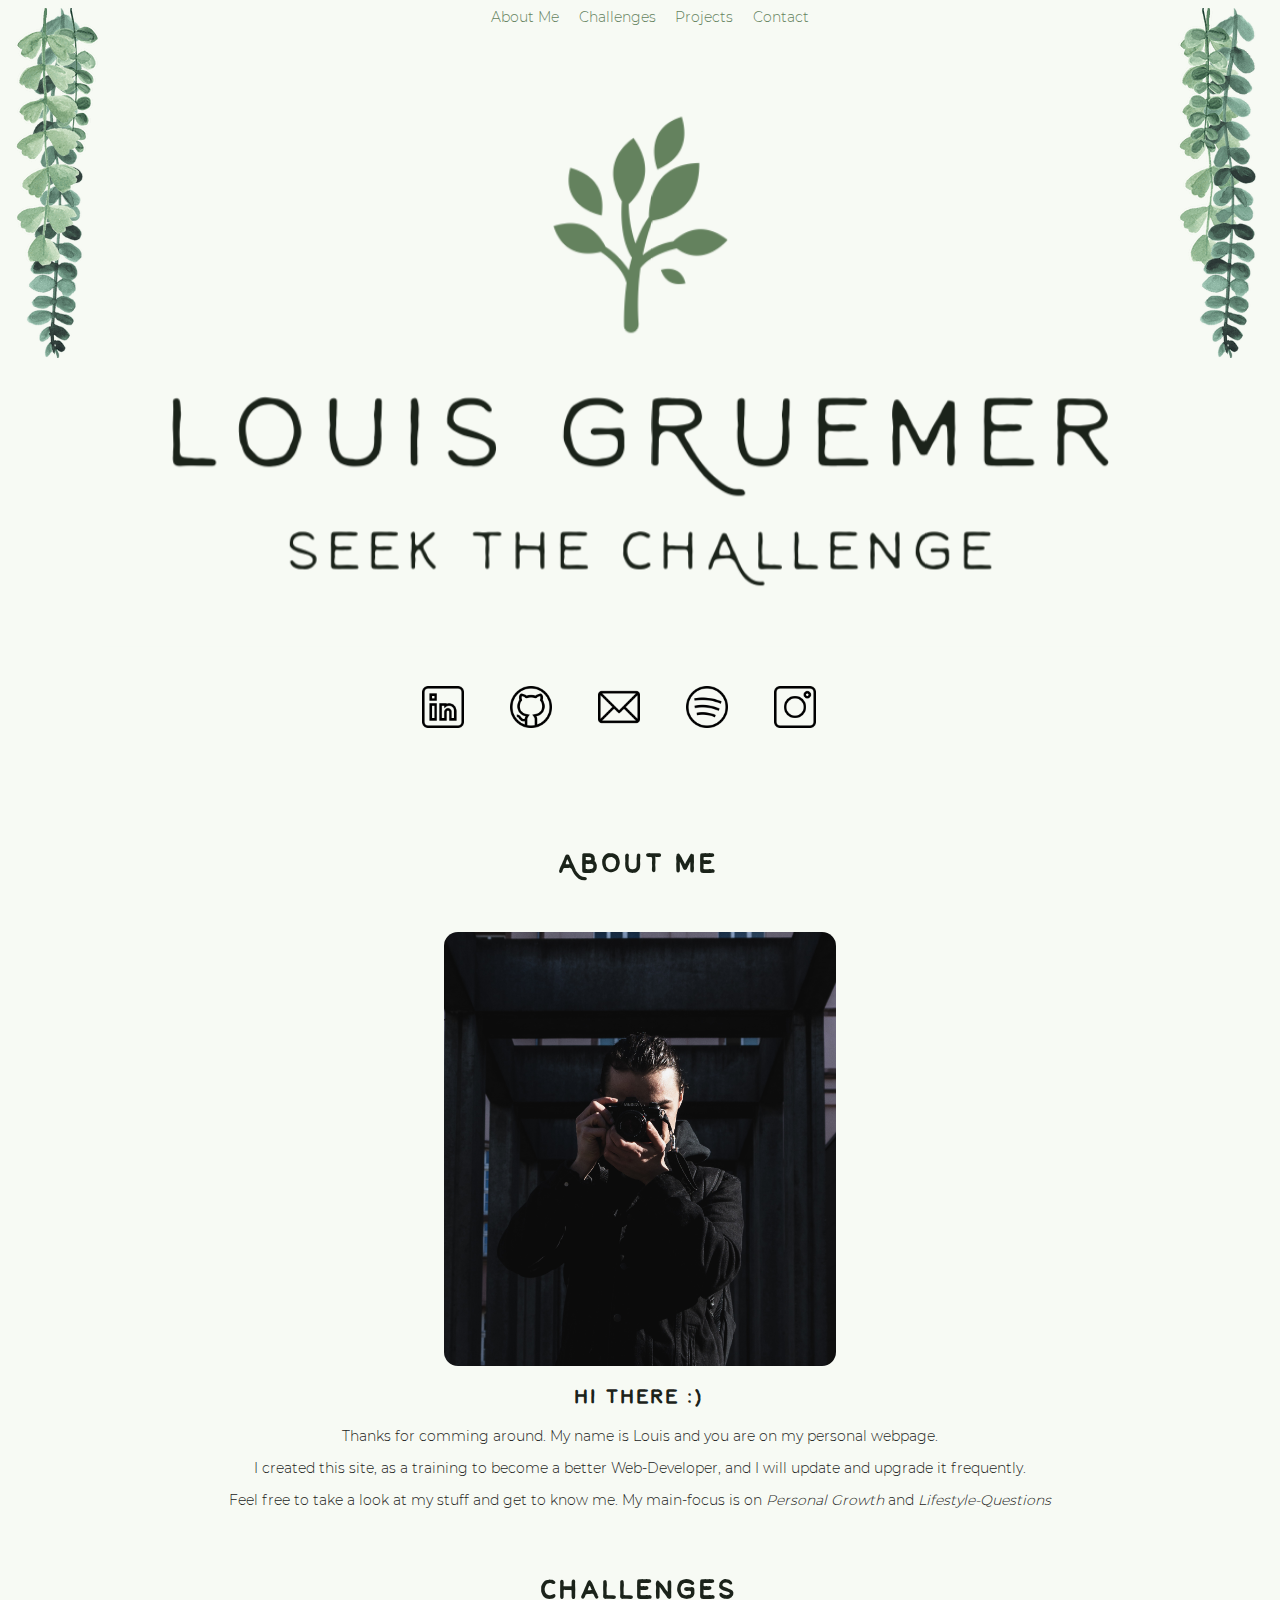
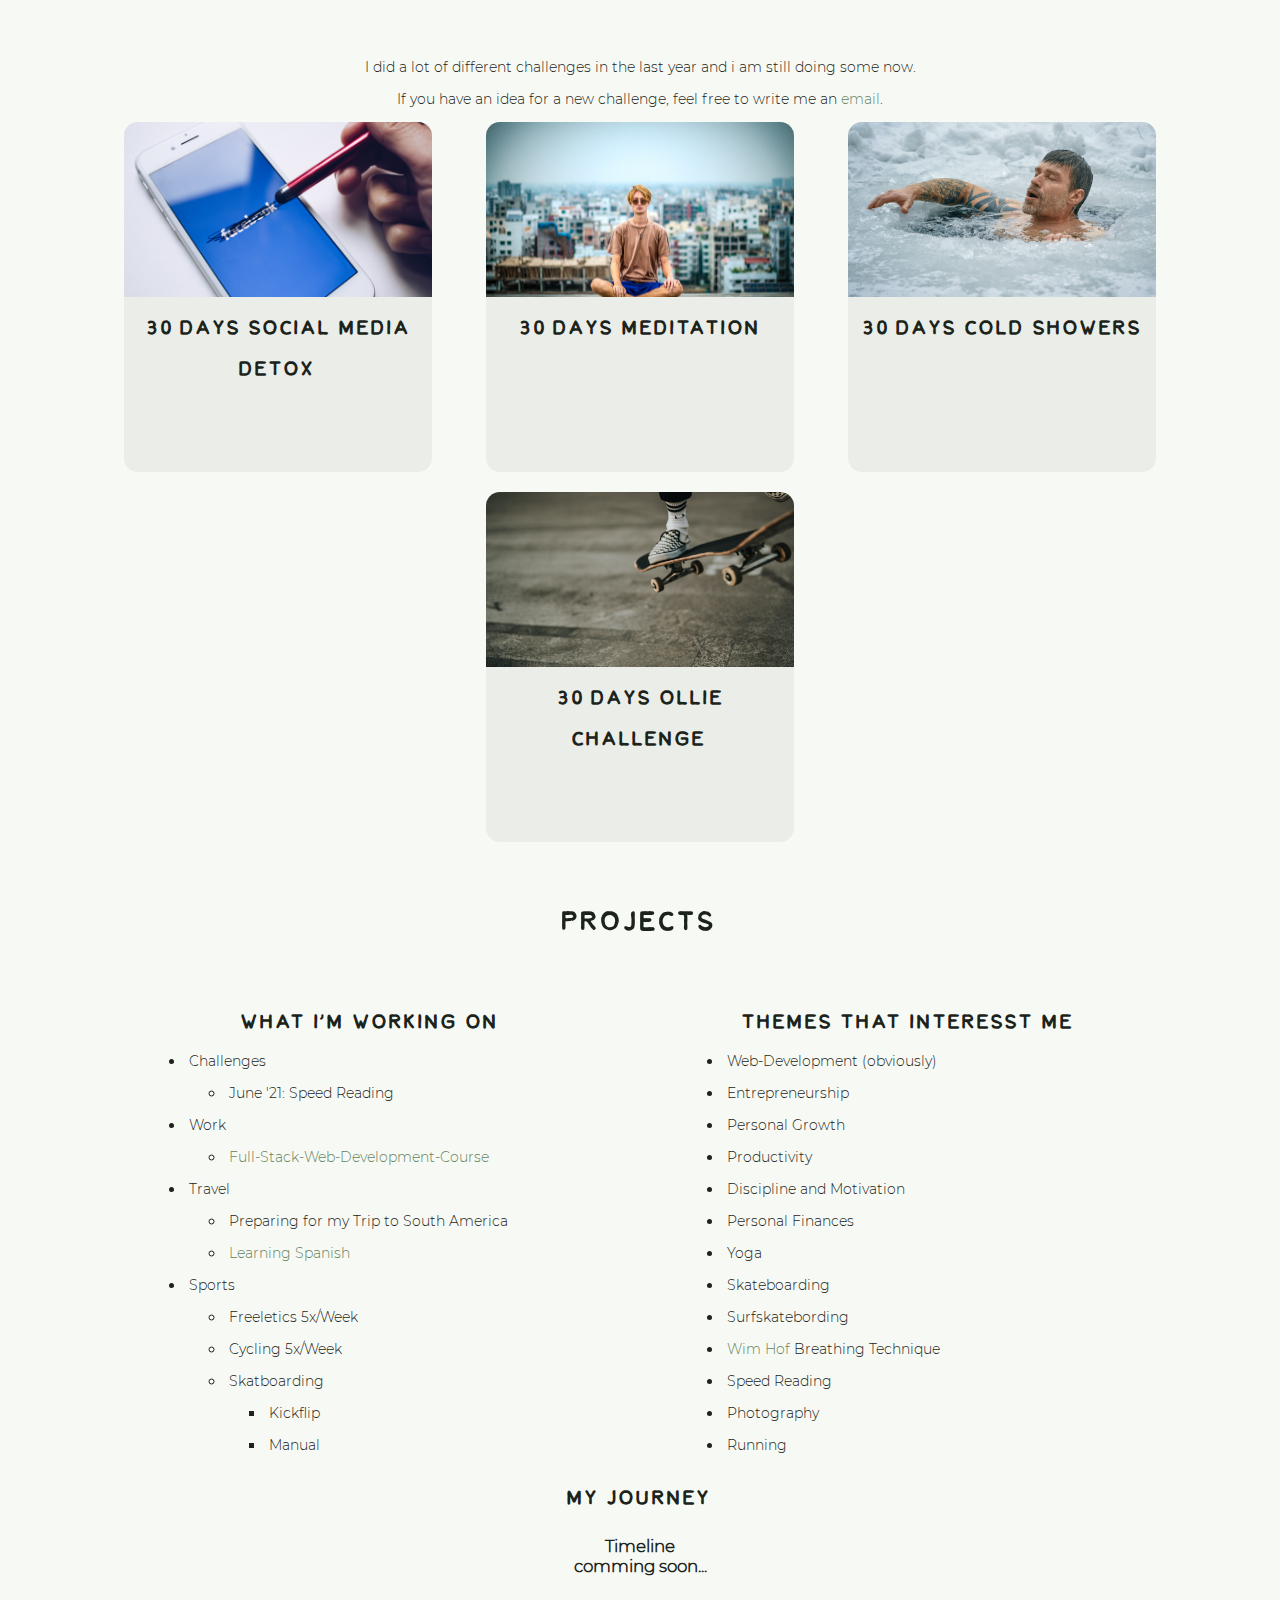
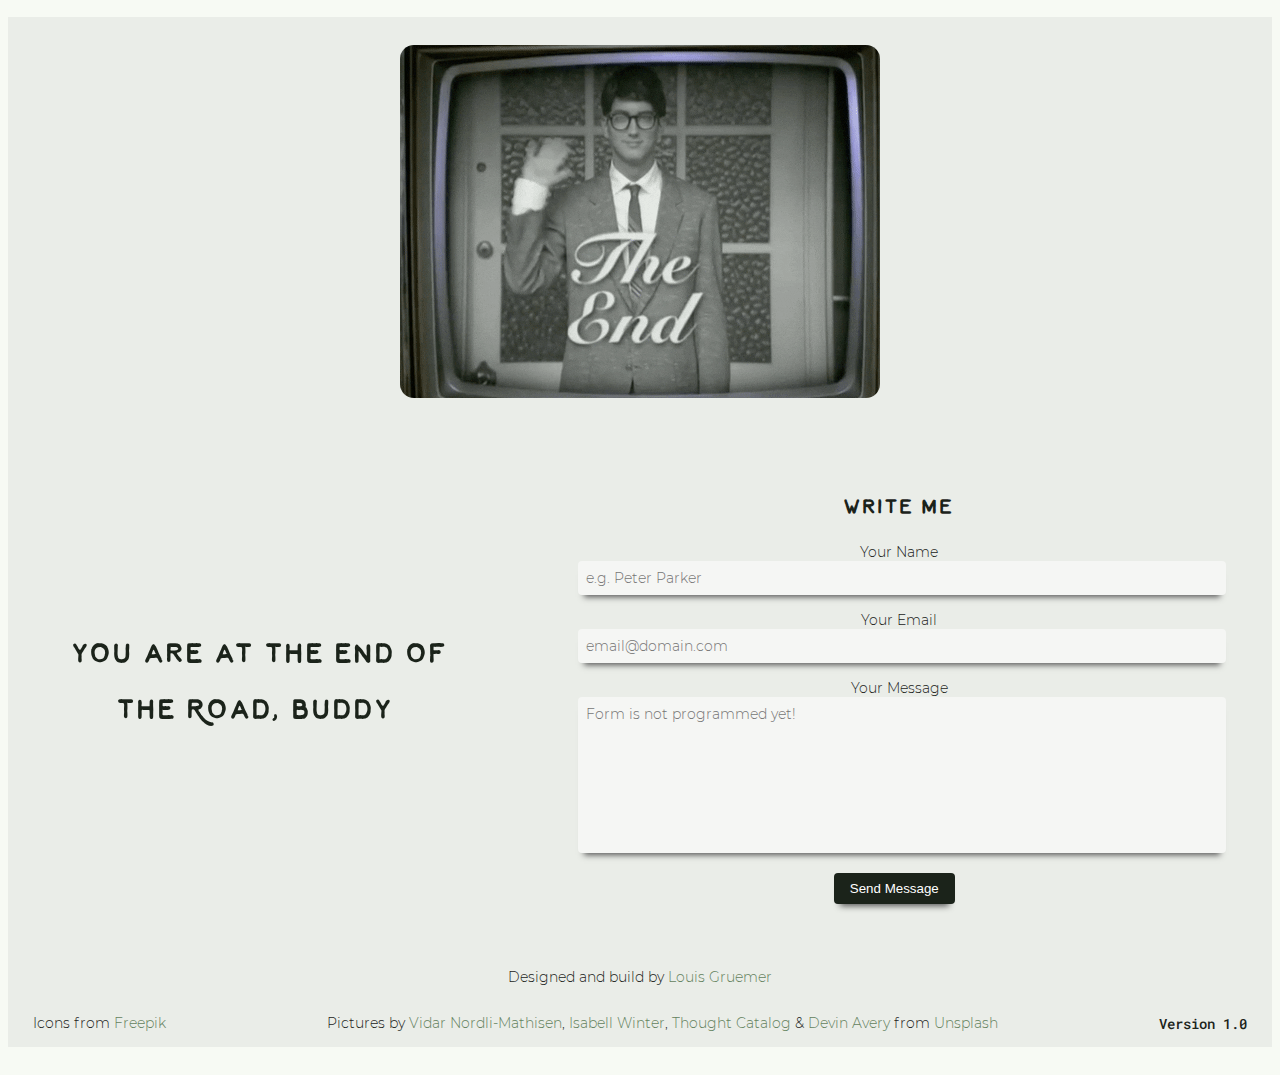
==== commit c6549a07: "Doppelt meida queries gelöscht" ====
--- a/index.html
+++ b/index.html
@@ -65,7 +65,7 @@
                     <div class="profile-picture"></div>
                     <h3>Hi there :)</h3>
                     <p>Thanks for comming around. My name is Louis and you are on my personal webpage.</p>
-                    <p>I created this site, as a training to become a better Web-Developer, and i will update and
+                    <p>I created this site, as a training to become a better Web-Developer, and I will update and
                         upgrade it frequently.
                     </p>
                     <p>Feel free to take a look at my stuff and get to know me.
--- a/styles/style.css
+++ b/styles/style.css
@@ -55,34 +55,7 @@
   font-size: 1.2rem;
   margin-bottom: 0.2rem;
 }
-/* Smartphone Portrait */
-@media only screen and (max-width: 479.98px){
-  html{
-    font-size: 12px;
-  }
-  a{
-    text-decoration: none;
-    color: var(--col-green-2);
-  }
-  h1{
-    font-family: Reislust;
-    font-size: 4rem;
-    z-index: 92;
-  }
-  h2{
-    font-family: Reislust;
-    font-size: 3.5rem;
-  }
-  h3{
-    font-family: Reislust;
-    font-size: 3rem;
-    margin: 0.4rem auto;
-  }
-  h4{
-    font-size: 1.2rem;
-    margin-bottom: 0.2rem;
-  }
-}
+
 
 /* Grid */
 .grid{
@@ -93,16 +66,6 @@
   gap: 10px 10px;
   grid-template-columns: 6rem 1fr 1fr 6rem;
 }
-/* Smartphone Portrait */
-@media only screen and (max-width: 479.98px){
-  .grid{
-    grid-template-areas: "header header"
-    "main main"
-    "footer footer";
-    grid-template-columns: 1fr 1fr;
-    
- }
-}
 /* Plants Decoration */
 .plants-decoration{
   position: -webkit-sticky;
@@ -171,12 +134,7 @@
 nav a{
   margin-left: 4rem;
 }
-/* Smartphone Portrait */
-@media only screen and (max-width: 479.98px){
-  nav a{
-    margin-left: 1rem;
-  }
-}
+
 /* Heading */
 .cover{
   width: 100%;
@@ -199,17 +157,7 @@
 .social-media a img.round:hover{
   border-radius: 100%;
 }
-/* Smartphone Portrait */
-@media only screen and (max-width: 479.98px){
-  .cover{
-    min-width: 100%;
-  }
-
-  .social-media a img{
-    width: 2rem;
-    margin-right: 2rem;
-  }
-}
+
 /* Main Part */
 main{
   grid-area: main;
@@ -227,13 +175,7 @@
   margin: 0 auto;
 
 }
-/* Smartphone Portrait */
-@media only screen and (max-width: 479.98px){
-  .profile-picture{
-    width: 80%;
-    height: 24rem;
-  }
-}
+
 /* Challenges */
 .challenges-flex{
 display: flex;
@@ -302,41 +244,7 @@
   margin: 0 auto;
   
 }
- /* Smartphone Portrait */
-  @media only screen and (max-width: 479.98px){
-    .projects-flex{
-      justify-content: space-around;
-      align-content: space-around;
-    }
-    .work{
-      width: 100%;
-    }
-    
-    .themes{
-      width: 100%;
-    }
-    .journey{
-      width: 100%;
-    }
-  
-  }
-  /* Tablet Landscape*/
-@media only screen and (min-width: 992px){
-  .projects-flex{
-    justify-content: space-around;
-    align-content: space-around;
-  }
-  .work{
-    width: 45%;
-  }
-  
-  .themes{
-    width: 45%;
-  }
-  .journey{
-    width:45%;
-  }
-}
+
 
 /* Footer */
 footer{
@@ -360,17 +268,9 @@
   height: 353px;
   width: 480px;
   border-radius: 1rem;
-}
-/* Smartphone Portrait */
-@media only screen and (max-width: 479.98px){
-  .end-buddy{
-    min-width: 100%;
-    margin: 2rem 0;
-  }
-  .gif{
-   display: none;
-  }
-}
+  align-self: center;
+}
+
 .break{
   display: none;
   height: 0px;
@@ -388,21 +288,7 @@
 position: absolute;
 right: 5rem;
 }
-/* Smartphone Portrait */
-@media only screen and (max-width: 479.98px){
-.sources{
-  flex-wrap: wrap;
-  column-gap: 10rem;
-  row-gap: 0;
-}
-#version{
-  position: relative;
-  right: 0;
-}
-/*#designed-by{
-  margin: auto 3rem;
-}*/
-}
+
 /* Contact Form */
 .form-container {
   padding: 0 16px;
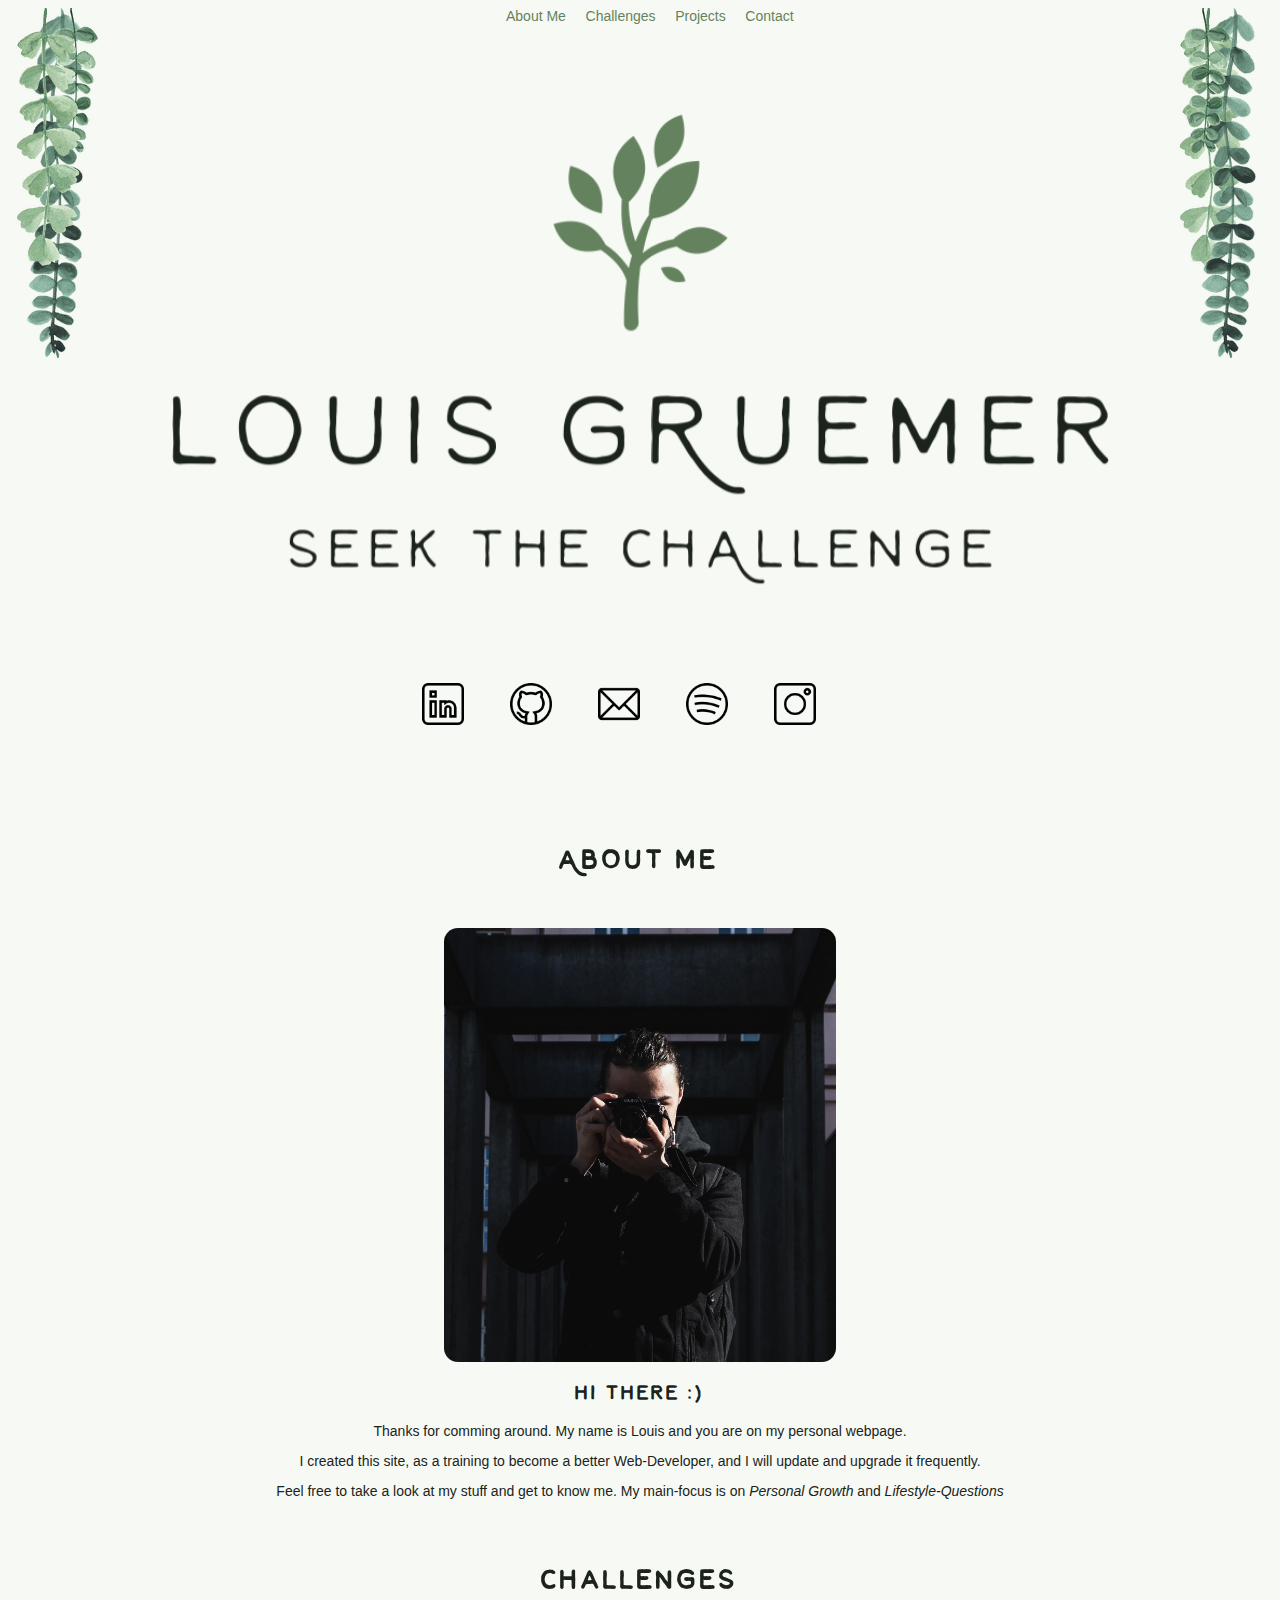
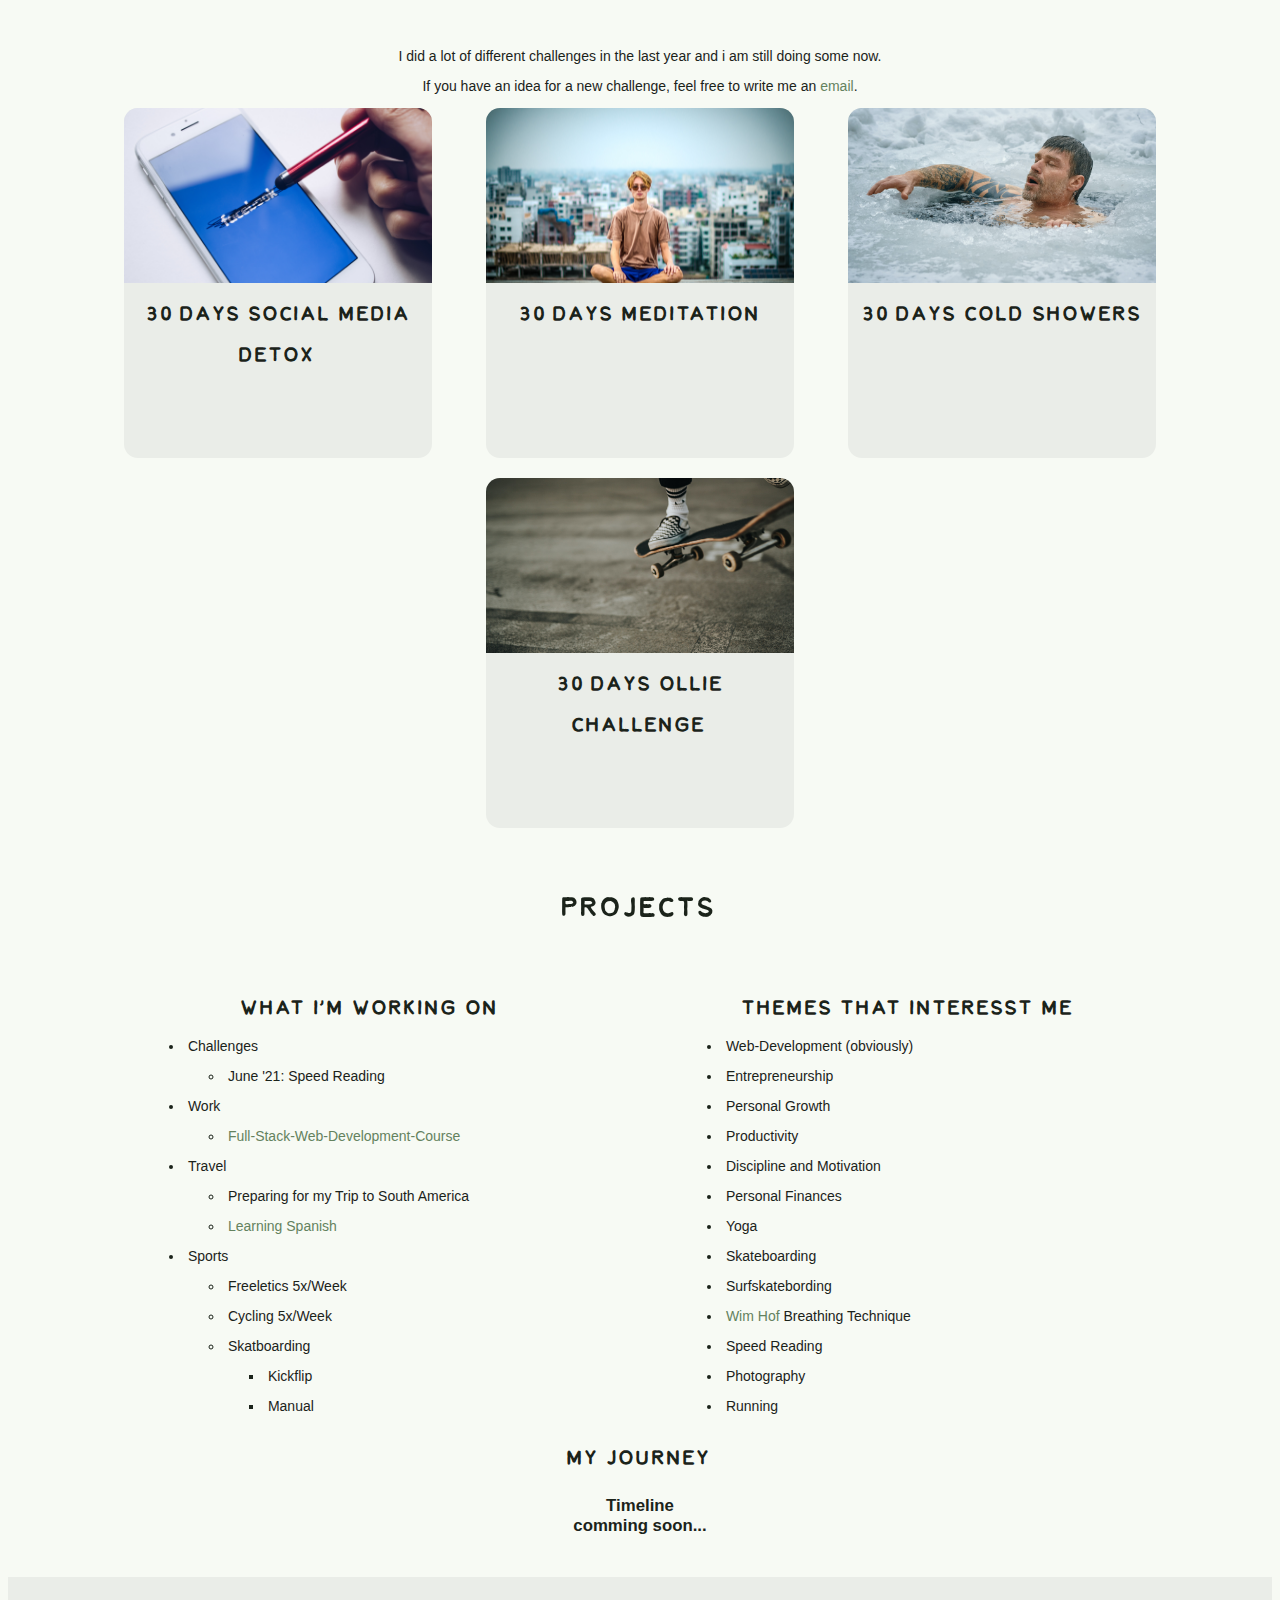
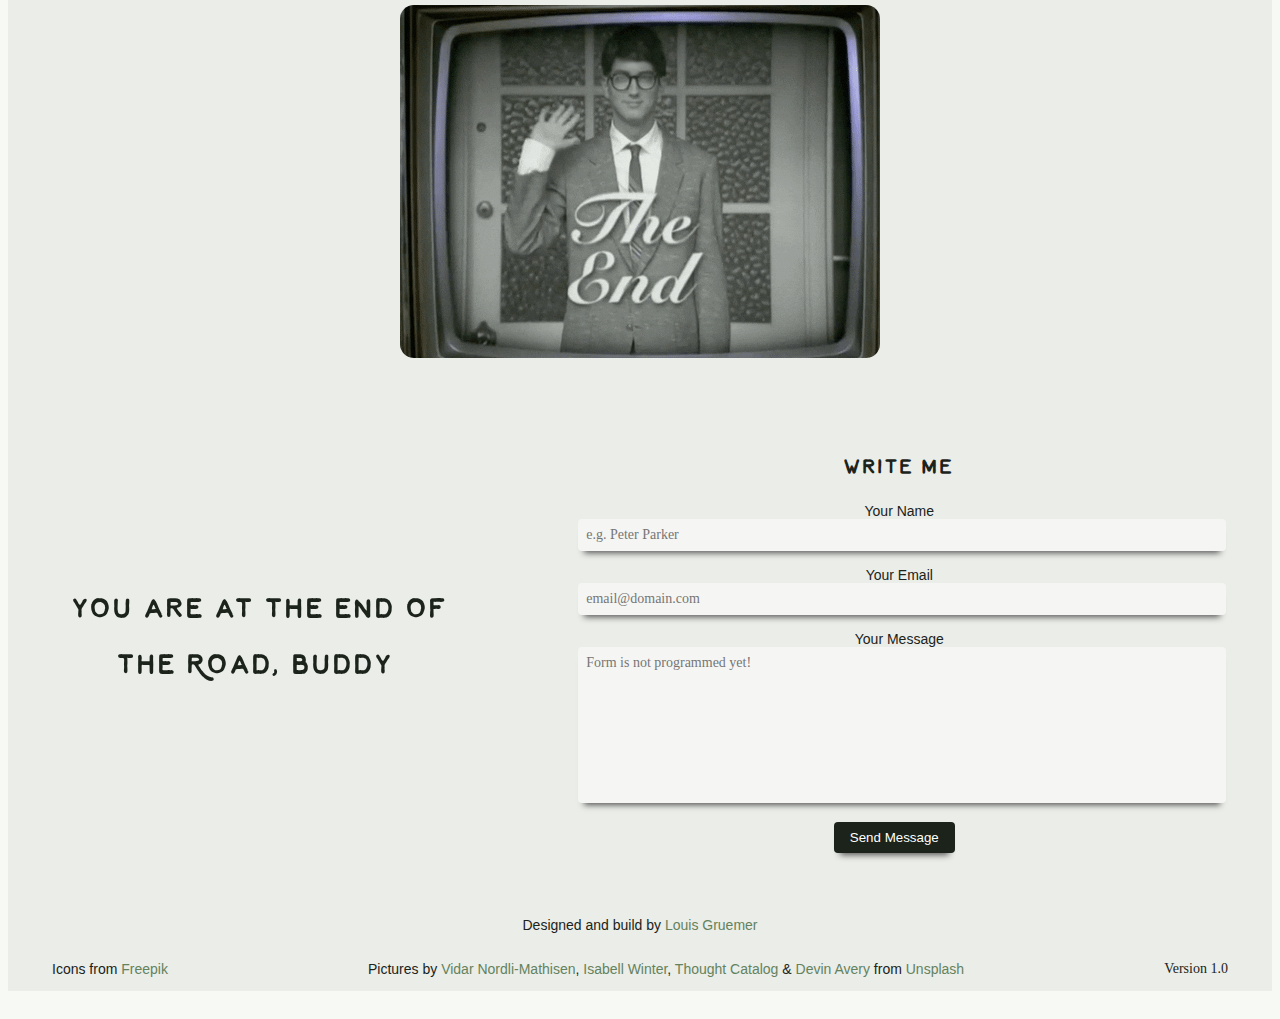
==== commit aed1f73f: "Inspiration and used fonts in font dictionary" ====
--- a/index.html
+++ b/index.html
@@ -34,7 +34,7 @@
                 </nav>
 
                 <div class="heading">
-                    <img class="cover" src="./images/logo/default.png" alt="Louis Gruemer Seek Challenges">
+                    <img class="cover" src="./images/cover.png" alt="Louis Gruemer Seek Challenges">
 
                     <!--Social Media-->
                     <div class="social-media">
--- a/styles/style.css
+++ b/styles/style.css
@@ -16,21 +16,21 @@
   
 @font-face {
   font-family: Reislust;
-  src: url(./fonts/Reislust-97D7.ttf);
+  src: url('./fonts/Reislust-97D7.ttf');
   }
 @font-face {
   font-family: Montserat;
-  src: url(./fonts/Montserrat/Montserrat-Light.ttf);
+  src: url('./fonts/Montserrat-Light.ttf');
 }
 @font-face{
   font-family: Roboto;
-  src: url(./fonts/Roboto_Mono/static/RobotoMono-Medium.ttf)
+  src: url('./fonts/RobotoMono-Medium.ttf')
 }
 html{
   font-size: 16px;
   background-color: var(--col-backbround);
   color: var(--col-font);
-  font-family: Montserat;
+  font-family: "Montserat", sans-serif;
   text-align: center;
 }
 a{
